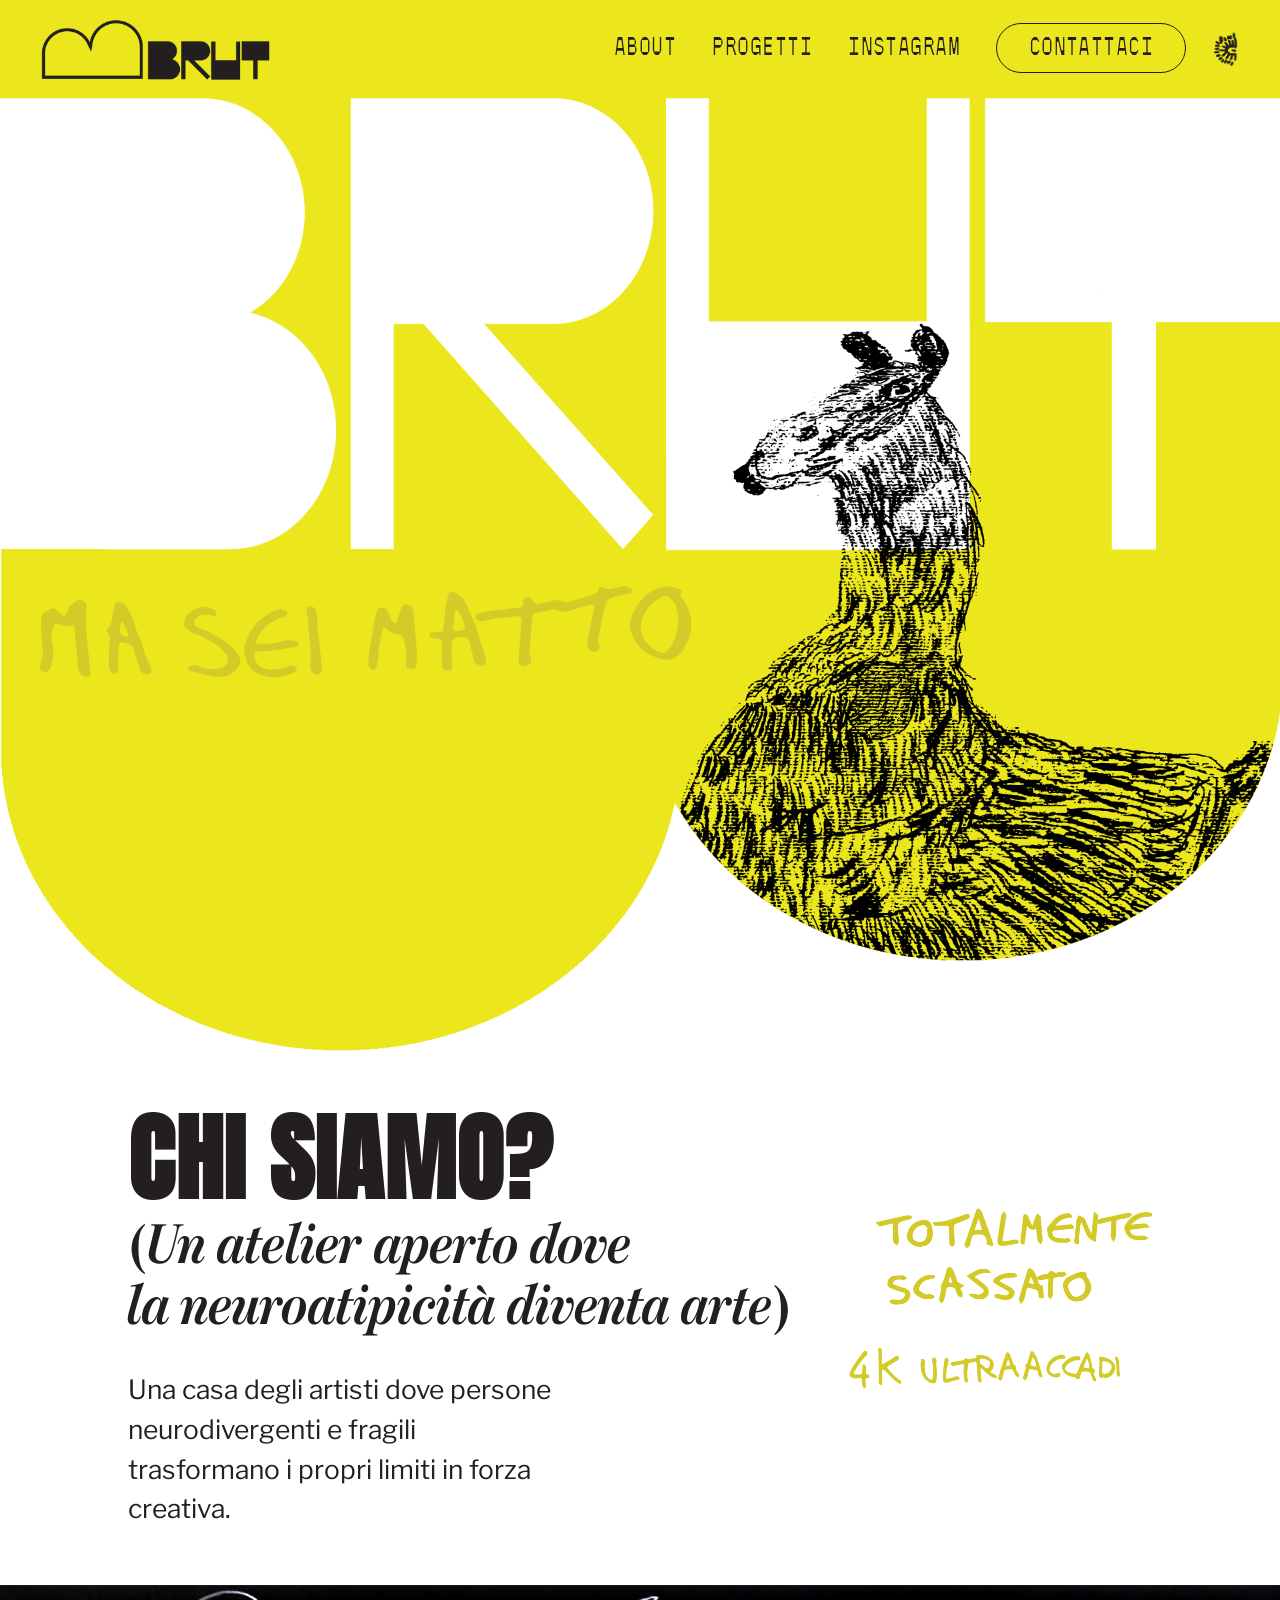
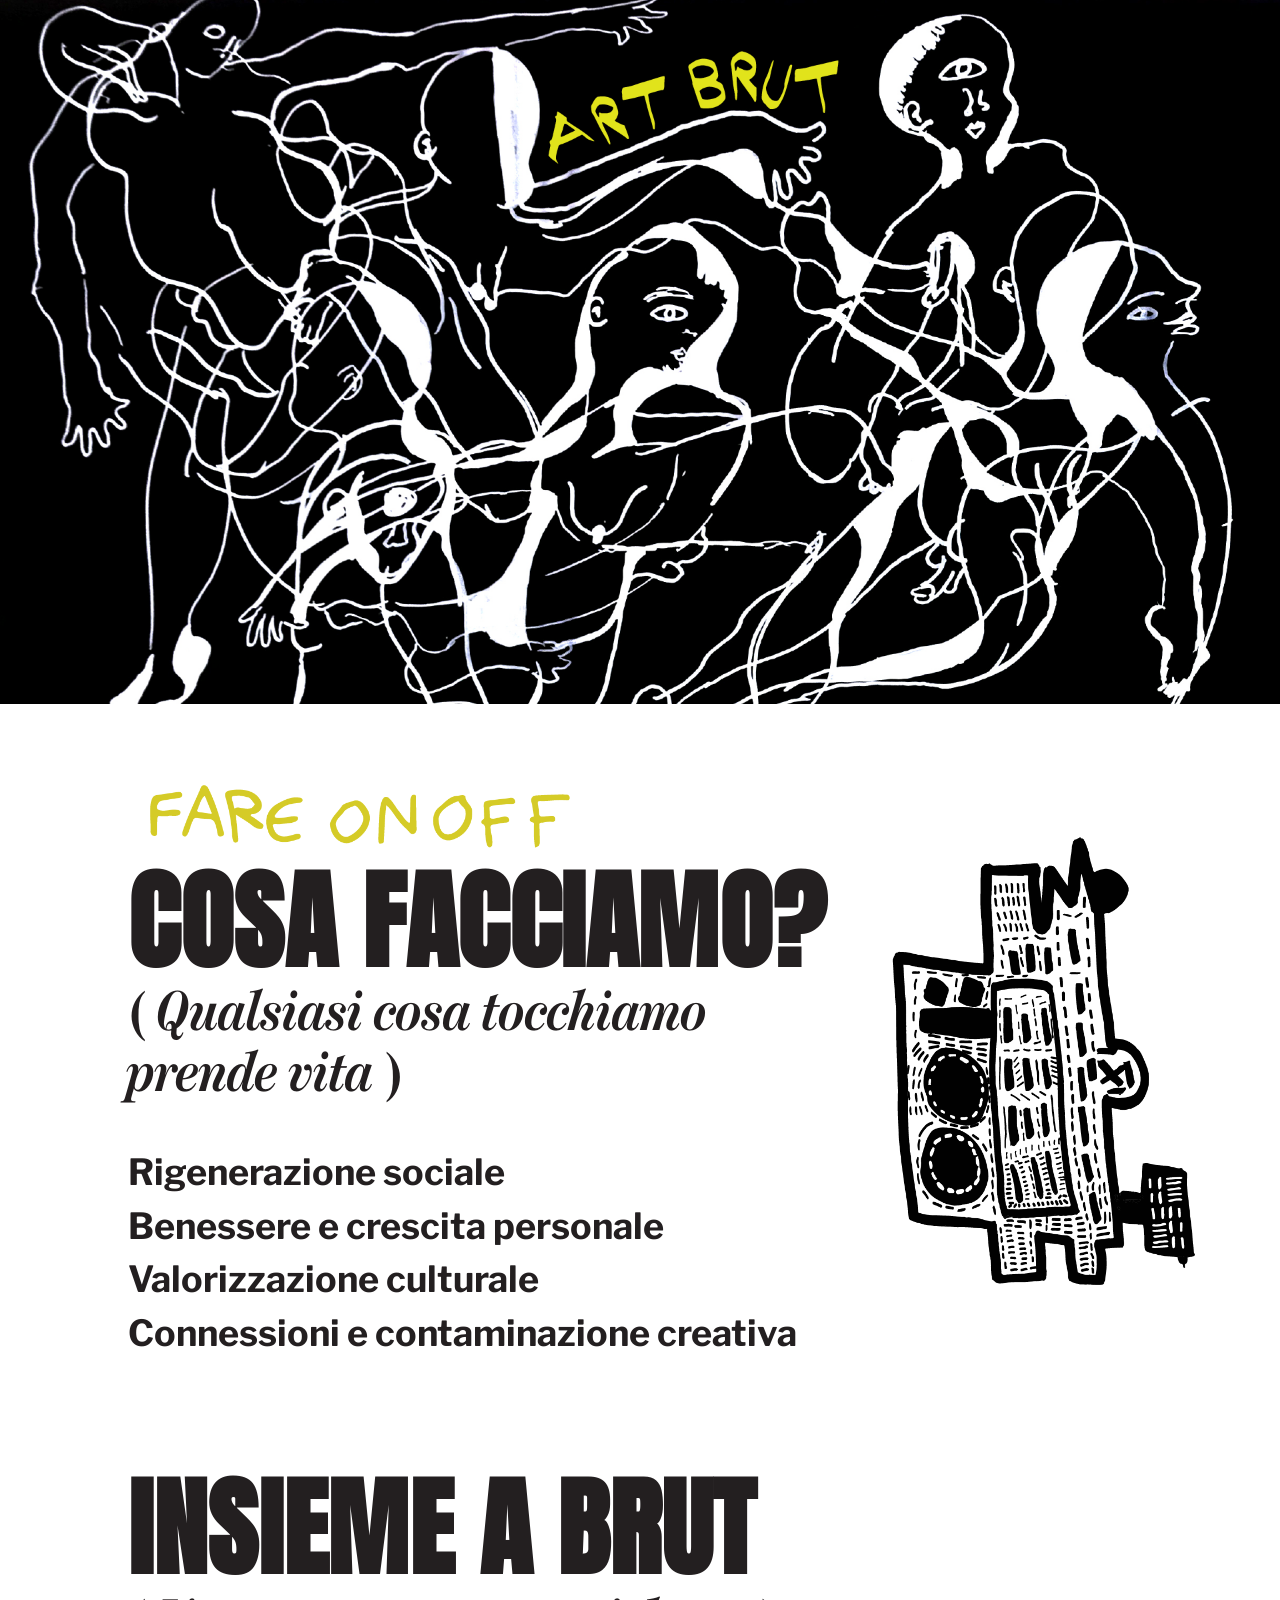
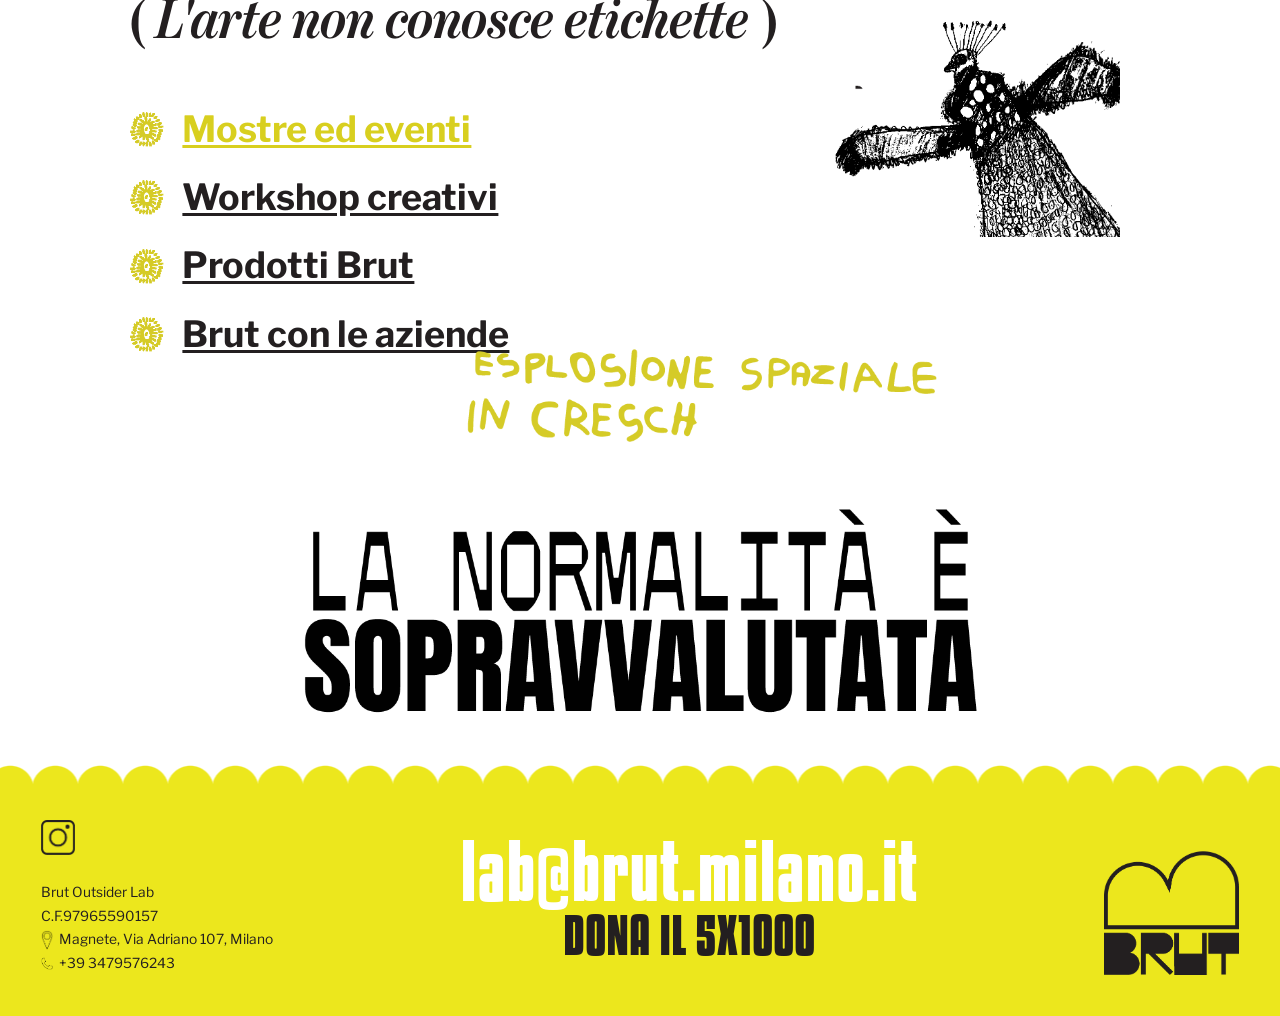
==== index.html @ 7a5e88b5 "Home: upright (roman) parentheses around italic subheads to match mockup Wrapped the ( ) in .paren s" ====
<!DOCTYPE html>
<html lang="it">
<head>
<meta charset="UTF-8">
<meta name="viewport" content="width=device-width, initial-scale=1.0">
<title>BRUT — Outsider Lab · La normalità è sopravvalutata</title>
<meta name="description" content="BRUT è un atelier aperto dove la neuroatipicità diventa arte. Una casa degli artisti dove persone neurodivergenti e fragili trasformano i propri limiti in forza creativa.">
<link rel="icon" href="favicon.ico" sizes="any">
<link rel="icon" type="image/png" sizes="32x32" href="favicon-32.png">
<link rel="icon" type="image/png" sizes="16x16" href="favicon-16.png">
<link rel="apple-touch-icon" href="apple-touch-icon.png">
<link rel="stylesheet" href="css/style.css">
<script>document.documentElement.classList.add('js')</script>
</head>
<body class="page-home">

<div data-include="header"></div>

<!-- ================= HERO ================= -->
<section class="hero hero--home">
  <div class="hero__art">
    <img src="assets/img/home_hero.png" alt="BRUT — ma sei matto" fetchpriority="high">
  </div>
</section>

<!-- ================= CHI SIAMO ================= -->
<section class="section chisiamo">
  <div class="container chisiamo__grid">
    <div class="chisiamo__text">
      <h2 class="heading">Chi siamo?</h2>
      <p class="subhead"><span class="paren">(</span>Un atelier aperto dove<br>la neuroatipicità diventa arte<span class="paren">)</span></p>
      <p class="lead">Una casa degli artisti dove persone neurodivergenti e fragili
         trasformano i propri limiti in forza creativa.</p>
    </div>
    <img class="note-totalmente" src="assets/img/HomePage__sito-07.png" alt="Totalmente scassato">
  </div>
</section>

<!-- ================= BANDA ART BRUT ================= -->
<section class="artband" aria-label="Art Brut">
  <img src="assets/img/HomePage__sito-21.png" alt="Art Brut">
</section>

<!-- ================= COSA FACCIAMO ================= -->
<section class="section cosa">
  <div class="container split split--center">
    <div>
      <span class="eyebrow-hand"><img src="assets/img/HomePage__sito-20.png" alt="Fare on/off"></span>
      <h2 class="heading">Cosa facciamo?</h2>
      <p class="subhead"><span class="paren">(</span> Qualsiasi cosa tocchiamo prende vita <span class="paren">)</span></p>
      <ul class="list-plain">
        <li>Rigenerazione sociale</li>
        <li>Benessere e crescita personale</li>
        <li>Valorizzazione culturale</li>
        <li>Connessioni e contaminazione creativa</li>
      </ul>
    </div>
    <div class="media-ink">
      <img src="assets/img/HomePage__sito-19.png" alt="">
    </div>
  </div>
</section>

<!-- ================= INSIEME A BRUT ================= -->
<section class="section insieme">
  <div class="container split split--center">
    <div>
      <h2 class="heading">Insieme a BRUT</h2>
      <p class="subhead"><span class="paren">(</span> L'arte non conosce etichette <span class="paren">)</span></p>
      <ul class="linklist">
        <li><span class="bullet"></span><a href="art-brut">Mostre ed eventi</a></li>
        <li><span class="bullet"></span><a href="art-brut">Workshop creativi</a></li>
        <li><span class="bullet"></span><a href="lavori">Prodotti Brut</a></li>
        <li><span class="bullet"></span><a href="aziende">Brut con le aziende</a></li>
      </ul>
    </div>
    <div class="media-ink insieme__media">
      <img class="peacock" src="assets/img/home_peacock.png" alt="">
      <img class="note-esplosione" src="assets/img/HomePage__sito-23.png" alt="Esplosione speciale in cresch">
    </div>
  </div>
</section>

<!-- ================= CLAIM PRE-FOOTER ================= -->
<section class="section claim claim--center">
  <div class="container">
    <img class="claim__img" src="assets/img/HomePage__sito-14.png" alt="La normalità è sopravvalutata">
  </div>
</section>

<div data-include="footer"></div>

<script src="js/lenis.min.js"></script>
<script src="js/main.js"></script>
</body>
</html>
---- css/style.css ----
/* ============================================================
   BRUT — Outsider Lab · static site
   Brand: yellow #ECE71D · ink #231F20 · white
   Layout proporzionale: 1rem = 16px @1920 → identico su ogni desktop.
   Nessun position:absolute. Overlap via CSS grid stacking.
   ============================================================ */

/* ---------- Fonts ---------- */
@font-face{font-family:"Anton";src:url("../assets/fonts/Anton-Regular.ttf") format("truetype");font-weight:400;font-style:normal;font-display:swap}
@font-face{font-family:"Kenyan Coffee";src:url("../assets/fonts/Kenyan_Coffee_Rg.otf") format("opentype");font-weight:400;font-style:normal;font-display:swap}
@font-face{font-family:"Kenyan Coffee";src:url("../assets/fonts/Kenyan_Coffee_Rg_It.otf") format("opentype");font-weight:400;font-style:italic;font-display:swap}
@font-face{font-family:"Kenyan Coffee";src:url("../assets/fonts/Kenyan_Coffee_Bd.otf") format("opentype");font-weight:700;font-style:normal;font-display:swap}
@font-face{font-family:"Kenyan Coffee";src:url("../assets/fonts/Kenyan_Coffee_Bd_It.otf") format("opentype");font-weight:700;font-style:italic;font-display:swap}
@font-face{font-family:"Libre Franklin";src:url("../assets/fonts/LibreFranklin-VariableFont_wght.ttf") format("truetype");font-weight:100 900;font-style:normal;font-display:swap}
@font-face{font-family:"Libre Franklin";src:url("../assets/fonts/LibreFranklin-Italic-VariableFont_wght.ttf") format("truetype");font-weight:100 900;font-style:italic;font-display:swap}
@font-face{font-family:"OT2049";src:url("../assets/fonts/OT2049-Regular.otf") format("opentype");font-weight:400;font-style:normal;font-display:swap}
@font-face{font-family:"OT2049";src:url("../assets/fonts/OT2049-Black.otf") format("opentype");font-weight:900;font-style:normal;font-display:swap}
@font-face{font-family:"OT2049";src:url("../assets/fonts/OT2049-Thin.otf") format("opentype");font-weight:200;font-style:normal;font-display:swap}
@font-face{font-family:"Moderno FB Cond";src:url("../assets/fonts/ModernoFBCond-Regular.otf") format("opentype");font-weight:400;font-style:normal;font-display:swap}
@font-face{font-family:"Moderno FB Cond";src:url("../assets/fonts/ModernoFBCond-Semibold.otf") format("opentype");font-weight:600;font-style:normal;font-display:swap}
@font-face{font-family:"Moderno FB Cond";src:url("../assets/fonts/ModernoFBCond-Bold.otf") format("opentype");font-weight:700;font-style:normal;font-display:swap}
@font-face{font-family:"Moderno FB Cond";src:url("../assets/fonts/ModernoFBCond-BoldItalic.otf") format("opentype");font-weight:700;font-style:italic;font-display:swap}

/* ---------- Proportional root ----------
   1rem scales with viewport width so the WHOLE desktop layout is a
   proportional copy of the 1920px design at any width (identical look). */
html{
  /* proporzionale tra ~1440 e 1920, poi bloccato: il design "congela" a 1920
     e su schermi più grandi resta crisp e centrato (vedi --page-max). */
  font-size:clamp(12px, calc(100vw / 120), 16px);
  scroll-behavior:smooth;
  -webkit-text-size-adjust:100%;
  background:#fff;
}

/* ---------- Tokens ---------- */
:root{
  --yellow:#ECE71D;
  --ink:#231F20;
  --white:#fff;
  --page-max:1920px;       /* il contenuto/le immagini non superano 1920, centrati */
  --pad:3.4rem;            /* ~54px: margine header/footer */
  --f-display:"Kenyan Coffee","Anton",sans-serif;
  --f-head:"Anton",sans-serif;
  --f-nav:"OT2049","Libre Franklin",monospace;
  --f-serif:"Moderno FB Cond",Georgia,serif;
  --f-body:"Libre Franklin",system-ui,sans-serif;
}

/* ---------- Reset ---------- */
*,*::before,*::after{box-sizing:border-box;margin:0;padding:0}
body{font-family:var(--f-body);color:var(--ink);background:var(--white);line-height:1.45;overflow-x:hidden}
img{display:block;max-width:100%;height:auto}
a{color:inherit;text-decoration:none}
ul{list-style:none}

.container{max-width:var(--page-max);margin-inline:auto;padding-inline:var(--pad);width:100%}
.section > .container{padding-inline:10.7rem}

/* ---------- Header (global, single style, sticky) ---------- */
.site-header{position:sticky;top:0;z-index:30;background:var(--yellow)}
.site-header .container{display:flex;align-items:center;justify-content:flex-start;padding-top:1rem;padding-bottom:1rem;gap:1.8rem}
.logo img{height:3.375rem;width:auto}
.main-nav{display:flex;align-items:center;gap:2.2rem;margin-left:auto}
.main-nav a{font-family:var(--f-nav);font-weight:400;text-transform:uppercase;letter-spacing:.02em;font-size:1.5rem}
.main-nav a:hover,.main-nav a[aria-current=page]{opacity:.55}
.btn-pill{border:.16rem solid var(--ink);border-radius:999px;padding:.5em 1.3em;line-height:1}
.btn-pill:hover{background:var(--ink);color:var(--yellow);opacity:1}
.menu-toggle{background:none;border:0;cursor:pointer;display:none;align-items:center}
.menu-toggle img{height:3rem;width:auto}

/* mobile dropdown nav */
.mobile-nav{background:var(--ink);color:var(--yellow);flex-direction:column;gap:2px;padding:.6rem var(--pad) 1.4rem;display:none}
.mobile-nav:not([hidden]){display:flex}
.mobile-nav a{font-family:var(--f-nav);font-weight:400;text-transform:uppercase;font-size:1.5rem;padding:.5rem 0;border-bottom:1px solid rgba(236,231,29,.25)}

/* ---------- Hero (composed image) ---------- */
.hero--home{background:var(--yellow)}
.hero--aziende{background:linear-gradient(to bottom,var(--yellow) 0 58%,#fff 58% 100%)}
.hero__art img{width:100%;max-width:var(--page-max);margin-inline:auto;display:block}
.hero-banner img{width:100%;max-width:var(--page-max);margin-inline:auto;display:block}
.full-photo img{width:100%;max-width:var(--page-max);margin-inline:auto;display:block}
.hero-photo img{width:100%;height:auto}

/* ---------- Generic section ---------- */
.section{padding-block:7.5rem;position:relative}
.eyebrow-hand img{width:30rem;margin-bottom:1rem}

.heading{font-family:var(--f-head);font-weight:700;text-transform:uppercase;font-size:8rem;line-height:.92;letter-spacing:.005em}
.subhead{font-family:var(--f-serif);font-weight:700;font-style:italic;font-size:2.9rem;line-height:1.1;margin-top:.3em}
.subhead .paren{font-style:normal}
.lead{font-size:2.2rem;line-height:1.5;max-width:36ch;margin-top:1.1em;font-weight:400}
.list-plain{margin-top:1.2em;font-size:1.95rem}
.list-plain li{margin-bottom:.35em;font-weight:500}

.split{display:grid;grid-template-columns:1.1fr .9fr;gap:4.375rem;align-items:center}
.media-ink img{width:100%}

/* hand-drawn yellow notes — IN FLOW (no absolute) */
.note-hand{display:block}

/* ---------- "Chi siamo" (text | note) ---------- */
.chisiamo__grid{display:grid;grid-template-columns:1fr auto;gap:3rem;align-items:start}
.note-totalmente{width:23.75rem;justify-self:end}

/* ---------- black art band ---------- */
.artband{background:var(--ink);line-height:0}
.artband img{width:100%;max-width:var(--page-max);margin-inline:auto}

/* ---------- Insieme (links) ---------- */
.linklist{margin-top:1.3em;font-size:2.1rem}
.linklist li{display:flex;align-items:center;gap:.5em;margin-bottom:.45em}
.linklist a{font-weight:700;text-decoration:underline;text-underline-offset:3px}
.linklist a:hover{color:#9c9a13}
.bullet{width:1em;height:1em;border:none;border-radius:0;flex:0 0 auto;background:url("../assets/img/bullet_flower.png") center/contain no-repeat;align-self:center}
.insieme .split--center{position:relative}
.insieme__media{display:block}
.insieme__media .peacock{width:100%;max-width:52rem;margin-left:auto;display:block}
.insieme__media .note-esplosione{position:absolute;left:35%;top:37rem;width:42rem;margin:0;z-index:2}

/* ---------- claim ---------- */
.claim--yellow{background:var(--yellow);position:relative;margin-top:2.1rem}
.claim--yellow::before{content:"";position:absolute;top:-1.9rem;left:0;right:0;height:2.1rem;background:radial-gradient(circle at 1.9rem 2.1rem, var(--yellow) 1.9rem, transparent 2rem);background-size:3.75rem 2.1rem;background-repeat:repeat-x;background-position:center top}
.claim{padding-block:4.375rem}
.claim .split{grid-template-columns:1.55fr .5fr;align-items:center}
.claim__img{width:100%;max-width:68rem}
.claim--center{text-align:center}
.claim--center .claim__img{margin-inline:auto;width:68rem;max-width:100%}

/* ---------- Aziende bottom: photo (inset) + claim on yellow ---------- */
.bottom-yellow{background:var(--yellow);padding-block:3.5rem 1.8rem;position:relative}
.bottom-yellow > .container{padding-inline:10.7rem}
.az-photo{width:100%;display:block}
.bottom-claim{display:block;margin:4rem auto 0;width:68rem;max-width:100%}
.bottom-yellow::after{content:"";position:absolute;left:0;right:0;bottom:-1px;height:2.6rem;background:radial-gradient(circle at 2.3rem 0, #fff 2.3rem, transparent 2.4rem);background-size:4.6rem 2.6rem;background-repeat:repeat-x;background-position:center bottom}

/* Aziende: header + footer WHITE (page-specific) */
body.footer-light .site-footer{padding-block:4.6rem 5.4rem}
body.footer-light .footer-email{font-size:6.6rem;letter-spacing:.01em}
body.footer-light .footer-info{font-size:1.3rem}
body.footer-light .site-header{background:#fff}
body.footer-light .site-footer{background:#fff}
body.footer-light .site-footer::before{display:none}
body.footer-light .footer-email{color:var(--yellow)}
body.footer-light .footer-dona,
body.footer-light .footer-info{color:var(--ink)}
body.footer-light .footer-email{display:block;text-align:center}
body.footer-light .footer-dona{text-align:center}
body.footer-light .footer-logo{align-self:end}

/* ---------- Art Brut page extras ---------- */
.outsider__row{display:flex;align-items:flex-start;gap:3rem}
.vert-milano{width:4.375rem;flex:0 0 auto;margin-top:2rem}
.outsider__row .split{flex:1;grid-template-columns:1fr 1fr;align-items:center}
/* the face illustration is large and bleeds to the page edge (like the mockup) */
.outsider .media-ink{margin-right:-10.7rem}
.outsider .media-ink img{width:100%}
.note-falsificato{width:40rem;margin-top:2.5rem}
.note-infotac{width:20rem;margin-bottom:1.2rem}
.cta-line{display:flex;align-items:center;gap:1.1rem;margin-top:1.3em;flex-wrap:wrap}
.link-u{font-family:var(--f-body);font-weight:400;font-size:2.1rem;text-decoration:underline;text-underline-offset:4px}
.link-u:hover{color:#9c9a13}
.cta-line .arrow{width:7.5rem}

/* ---------- Lavori showcase ---------- */
.showcase__grid{display:grid;grid-template-columns:1fr 1fr;gap:3.5rem;margin-top:2rem}
.showcase__label{font-family:var(--f-display);font-weight:700;color:var(--yellow);font-size:5.5rem;line-height:1;margin-bottom:.25em;-webkit-text-stroke:1px #d6d200}
.product img{width:100%;height:auto}

/* ---------- Aziende lists ---------- */
.note-maseimatto{width:18.75rem;margin:.4rem 0 1.1rem}
.services-sec{padding-block:0 4rem;margin-top:-4.5rem}
.services-sec > .container{padding-inline:10.7rem 3.4rem}
.services-list{font-family:var(--f-display);font-weight:700;color:#d8cf1f;font-size:8rem;line-height:1.1;-webkit-text-stroke:1px #cbc11c;white-space:nowrap}
.services-list li{text-transform:uppercase}
.perche .subhead{margin-bottom:.5em;font-size:4.4rem;line-height:1.1}
.yellow-list{color:#d8cf1f;font-weight:700;font-size:3.6rem;line-height:1.4;margin-top:.5em;-webkit-text-stroke:.5px #cbc11c}

/* ---------- Footer ---------- */
.site-footer{background:var(--yellow);position:relative;padding-block:2.9rem 3.4rem;margin-top:0}
.site-footer::before{
  content:"";position:absolute;top:-1.8rem;left:0;right:0;height:2.1rem;
  background:radial-gradient(circle at 1.9rem 2.1rem, var(--yellow) 1.9rem, transparent 2rem);
  background-size:3.75rem 2.1rem;background-repeat:repeat-x;background-position:center top;
}
.footer-grid{display:grid;grid-template-columns:auto 1fr auto;gap:3.75rem;align-items:stretch}
.footer-left{display:flex;flex-direction:column;gap:1.6rem}
.footer-ig img{width:2.875rem}
.footer-center{align-self:center;text-align:center}
.footer-email{font-family:var(--f-display);font-weight:700;color:var(--white);font-size:6.4rem;line-height:.95}
.footer-dona{font-family:var(--f-display);font-weight:700;color:var(--ink);font-size:4.2rem;line-height:1;margin-top:.05em}
.footer-info{font-size:1.15rem;line-height:1.7;margin-top:.6rem}
.footer-info .row{display:flex;align-items:center;gap:.5rem}
.footer-info .row img{width:1rem}
.footer-logo{align-self:end}
.footer-logo img{width:11.25rem}

/* ---------- Scroll reveal ---------- */
:target{scroll-margin-top:5.6rem}
@media (prefers-reduced-motion:reduce){html{scroll-behavior:auto}}
@media (prefers-reduced-motion:no-preference){
  .js .section,.js .artband,.js .full-photo:not(.hero-photo){
    opacity:0;transform:translateY(2rem);
    transition:opacity .7s ease, transform .7s cubic-bezier(.2,.7,.2,1);
  }
  .js .is-visible,
  .js .full-photo.is-visible:not(.hero-photo){opacity:1;transform:none}
}

/* ============================================================
   MOBILE / TABLET (≤1024px): layout fisso e stack, fuori dal
   sistema proporzionale desktop.
   ============================================================ */
@media (max-width:1024px){
  html{font-size:16px}
  :root{--pad:20px}
  .container{padding-inline:20px}
  .section > .container{padding-inline:20px}
  .falsificato-wrap{padding-inline:20px}
  .section{padding-block:3.2rem}
  .menu-toggle{display:inline-flex}
  .main-nav{display:none}
  .split,.chisiamo__grid,.showcase__grid,.claim .split{grid-template-columns:1fr;gap:1.6rem}
  .chisiamo__grid{justify-items:start}
  .claim .media-ink{display:none}
  .outsider__row{flex-direction:column;gap:1.2rem}
  .outsider__row .split{grid-template-columns:1fr}
  .outsider .media-ink{margin-right:0}
  .bottom-yellow > .container{padding-inline:20px}
  .services-list{font-size:2.4rem}
  .yellow-list{font-size:1.25rem}
  .media-ink{order:-1}
  .media-ink img{max-width:520px}
  .note-totalmente{justify-self:start;width:min(60%,300px)}
  .insieme__media .note-esplosione{position:static;left:auto;top:auto;margin-top:1rem}
  .note-falsificato,.note-esplosione,.note-infotac,.note-maseimatto,.eyebrow-hand img{width:min(80%,360px)}
  .footer-grid{grid-template-columns:auto 1fr;gap:1.2rem 1.4rem}
  .footer-logo{grid-column:1 / -1}
  .heading{font-size:2.6rem}
  .subhead{font-size:1.4rem}
  .lead,.list-plain{font-size:1.05rem}
  .linklist{font-size:1.2rem}
  .footer-email{font-size:2.1rem}
  .footer-dona{font-size:1.5rem}
  .services-list{font-size:2.1rem}
  .yellow-list{font-size:1.05rem}
  .link-u{font-size:1.3rem}
  .cta-line .arrow{width:64px}
  .claim__img,.claim--center .claim__img{width:100%}
  .vert-milano{display:none}
}
@media (max-width:560px){
  .heading{font-size:2.1rem}
  .footer-grid{grid-template-columns:1fr}
  .media-ink img{max-width:100%}
}

.falsificato-wrap{padding-inline:10.7rem;margin-top:1rem}
.falsificato-wrap .note-falsificato{width:46rem;margin:0}

/* ---------- Lenis smooth scroll ---------- */
html.lenis,html.lenis body{height:auto}
.lenis.lenis-smooth{scroll-behavior:auto!important}
.lenis.lenis-smooth [data-lenis-prevent]{overscroll-behavior:contain}
.lenis.lenis-stopped{overflow:hidden}

/* ============================================================
   QA refinements (pixel-QA driven) — DESKTOP only (>=1025px)
   ============================================================ */
@media (min-width:1025px){
  /* Header slightly larger (all pages) */
  .main-nav a{font-size:2rem}
  .main-nav{gap:3rem}
  .logo img{height:5.25rem}
  .site-header .container{padding-top:1.4rem;padding-bottom:1.4rem;gap:2.4rem}
  .menu-toggle{display:inline-flex;pointer-events:none}
  .menu-toggle img{height:3.4rem}

  /* Parenthetical subheads: bigger serif (Home) */
  .subhead{font-size:4.6rem}
  .claim--center .claim__img{width:58rem}
  .note-totalmente{margin-top:6rem;width:26rem}
  .eyebrow-hand img{width:38rem;margin-bottom:1.4rem}

  /* ---- HOME ---- */
  .list-plain{font-size:3rem;line-height:1.14}
  .linklist{font-size:3rem}
  .cosa .heading,.insieme .heading{font-size:9rem;white-space:nowrap}
  .cosa .media-ink{margin-right:-7rem}
  .cosa .media-ink img{width:auto;max-height:44rem;margin-left:auto;display:block}
  .insieme .subhead{white-space:nowrap}
  .insieme .linklist li:first-child a{color:#d8cf1f}
  .list-plain li{font-weight:700}
  body.page-home .section{padding-block:4.7rem}
  body.page-home .chisiamo .lead{max-width:36rem}

  /* ---- ART BRUT ---- */
  .giraffe-media{margin-left:-10.7rem}
  .giraffe-media img{max-width:none;width:54rem;margin-right:auto}
  .brut-mark{width:15rem;display:block;margin-bottom:1rem}
  .outsider .media-ink{margin-right:-6rem;overflow:visible}
  .outsider .media-ink img{width:auto;max-height:62rem;margin-left:auto}
  .brut-mark{width:21rem}
  .note-infotac{width:30rem;margin-bottom:-1rem;margin-left:8rem}
  .note-falsificato{width:54rem;margin-left:-10rem}
  body.page-artbrut .full-photo img{max-width:1442px}
  body.page-artbrut .section{padding-block:11rem}

  /* ---- LAVORI: showcase full-bleed + overlaid labels ---- */
  .showcase > .container{max-width:none;padding-inline:0}
  .showcase__grid{grid-template-columns:1fr 1fr;gap:0;margin-top:0}
  .product{position:relative;overflow:hidden}
  .product img{width:100%;height:auto;display:block}
  .showcase__label{position:absolute;text-transform:uppercase;font-size:6rem;margin:0;color:#ECE71D;-webkit-text-stroke:1px #cbc11c;z-index:2}
  .product:nth-child(1) .showcase__label{top:.12em;left:.34em}
  .product:nth-child(2) .showcase__label{bottom:.04em;right:.34em}
  body.page-lavori .split--center{grid-template-columns:1fr .9fr;align-items:start}
  body.page-lavori .media-ink{margin-right:-10.7rem;margin-bottom:-9rem}
  body.page-lavori .media-ink img{width:auto;max-width:none;max-height:58rem;margin-left:auto}
  body.page-lavori .lead{max-width:44rem}
  body.page-lavori .heading{font-size:9rem;white-space:nowrap}
  body.page-lavori .section{padding-block:9rem}
  body.page-lavori .claim--center .claim__img{width:65rem}
  body.page-lavori .falsificato-wrap{position:relative;z-index:2;margin-bottom:-5rem}
  body.page-lavori .falsificato-wrap .note-falsificato{width:64rem;margin-top:2rem}

  /* ---- AZIENDE ---- */
  .perche .heading{font-size:9.5rem}
  .perche .cta-line .link-u{font-size:2.6rem;font-family:Arial,Helvetica,sans-serif;font-weight:400;text-transform:none;letter-spacing:normal}
  .perche .cta-line .arrow{width:14rem}
  body.footer-light .services-list{line-height:1.08;font-size:7.2rem}
  body.footer-light .bottom-yellow{padding-block:4.5rem 3rem}
}
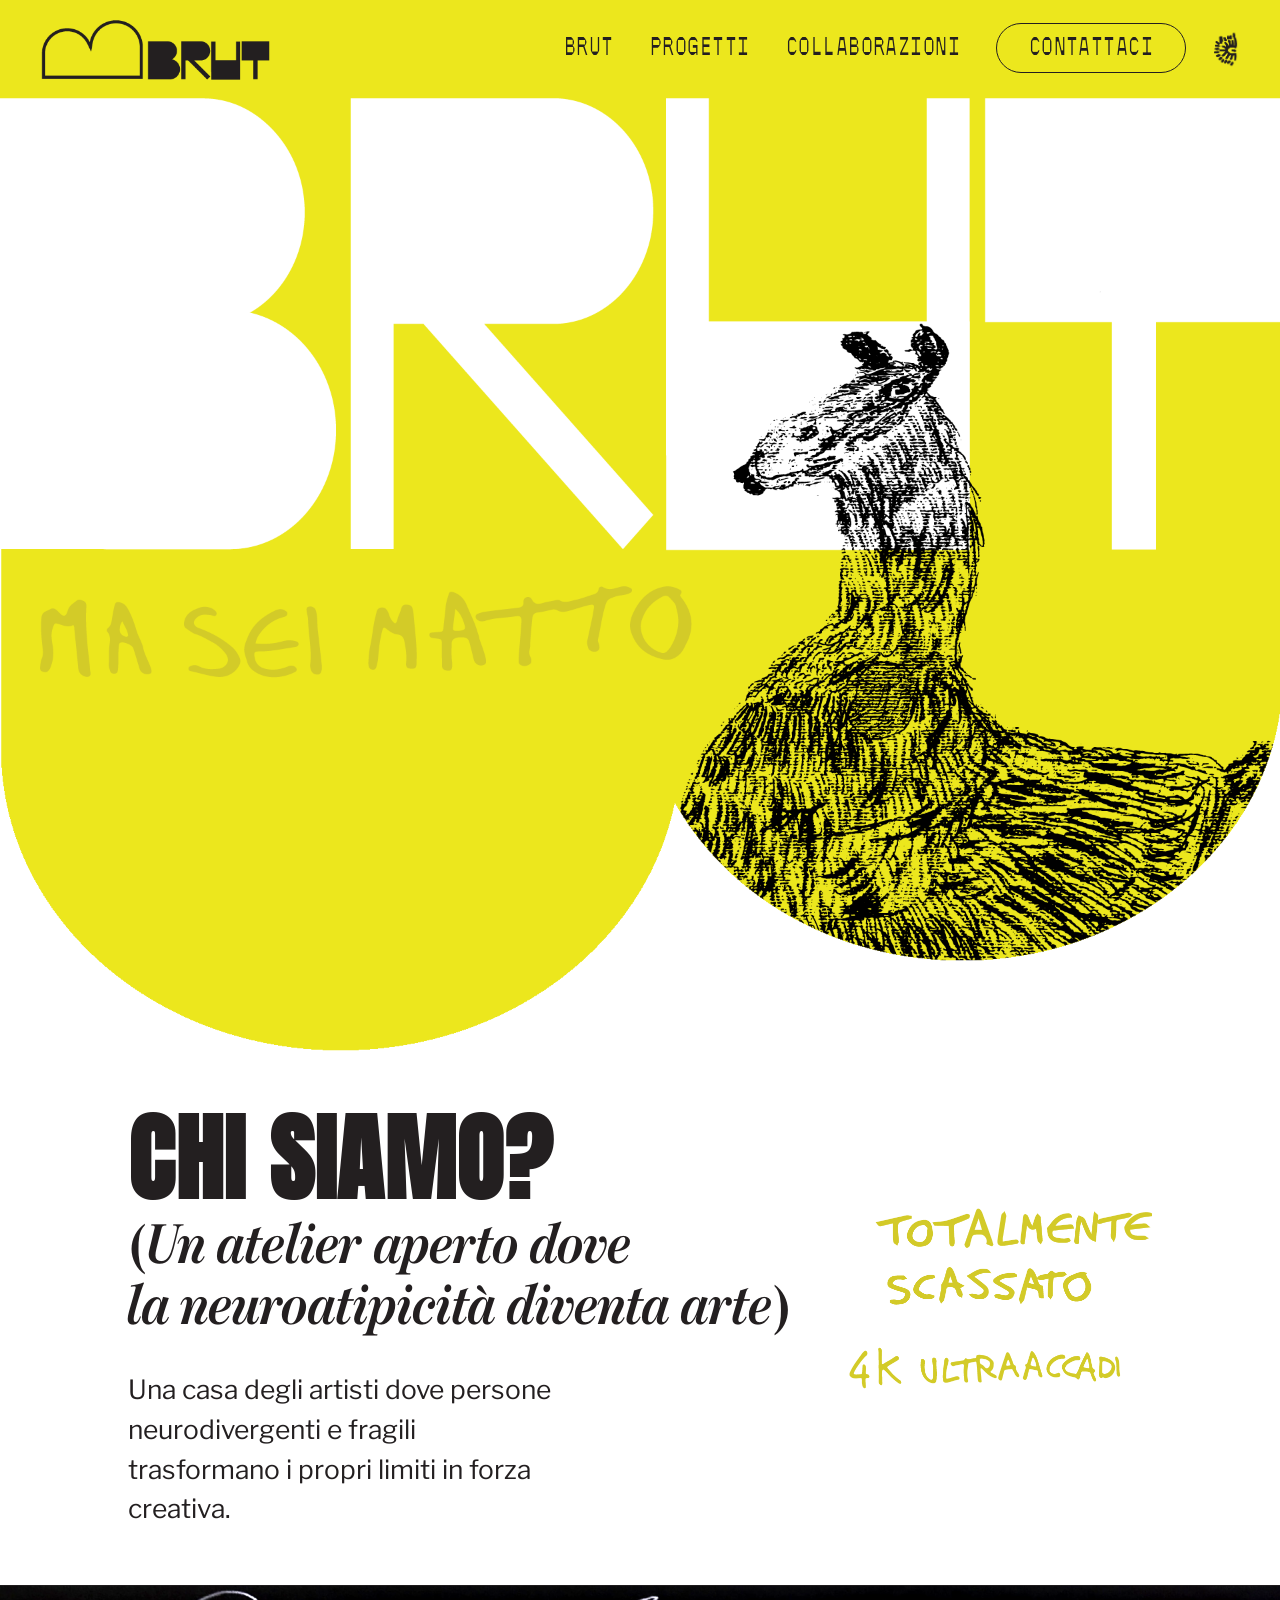
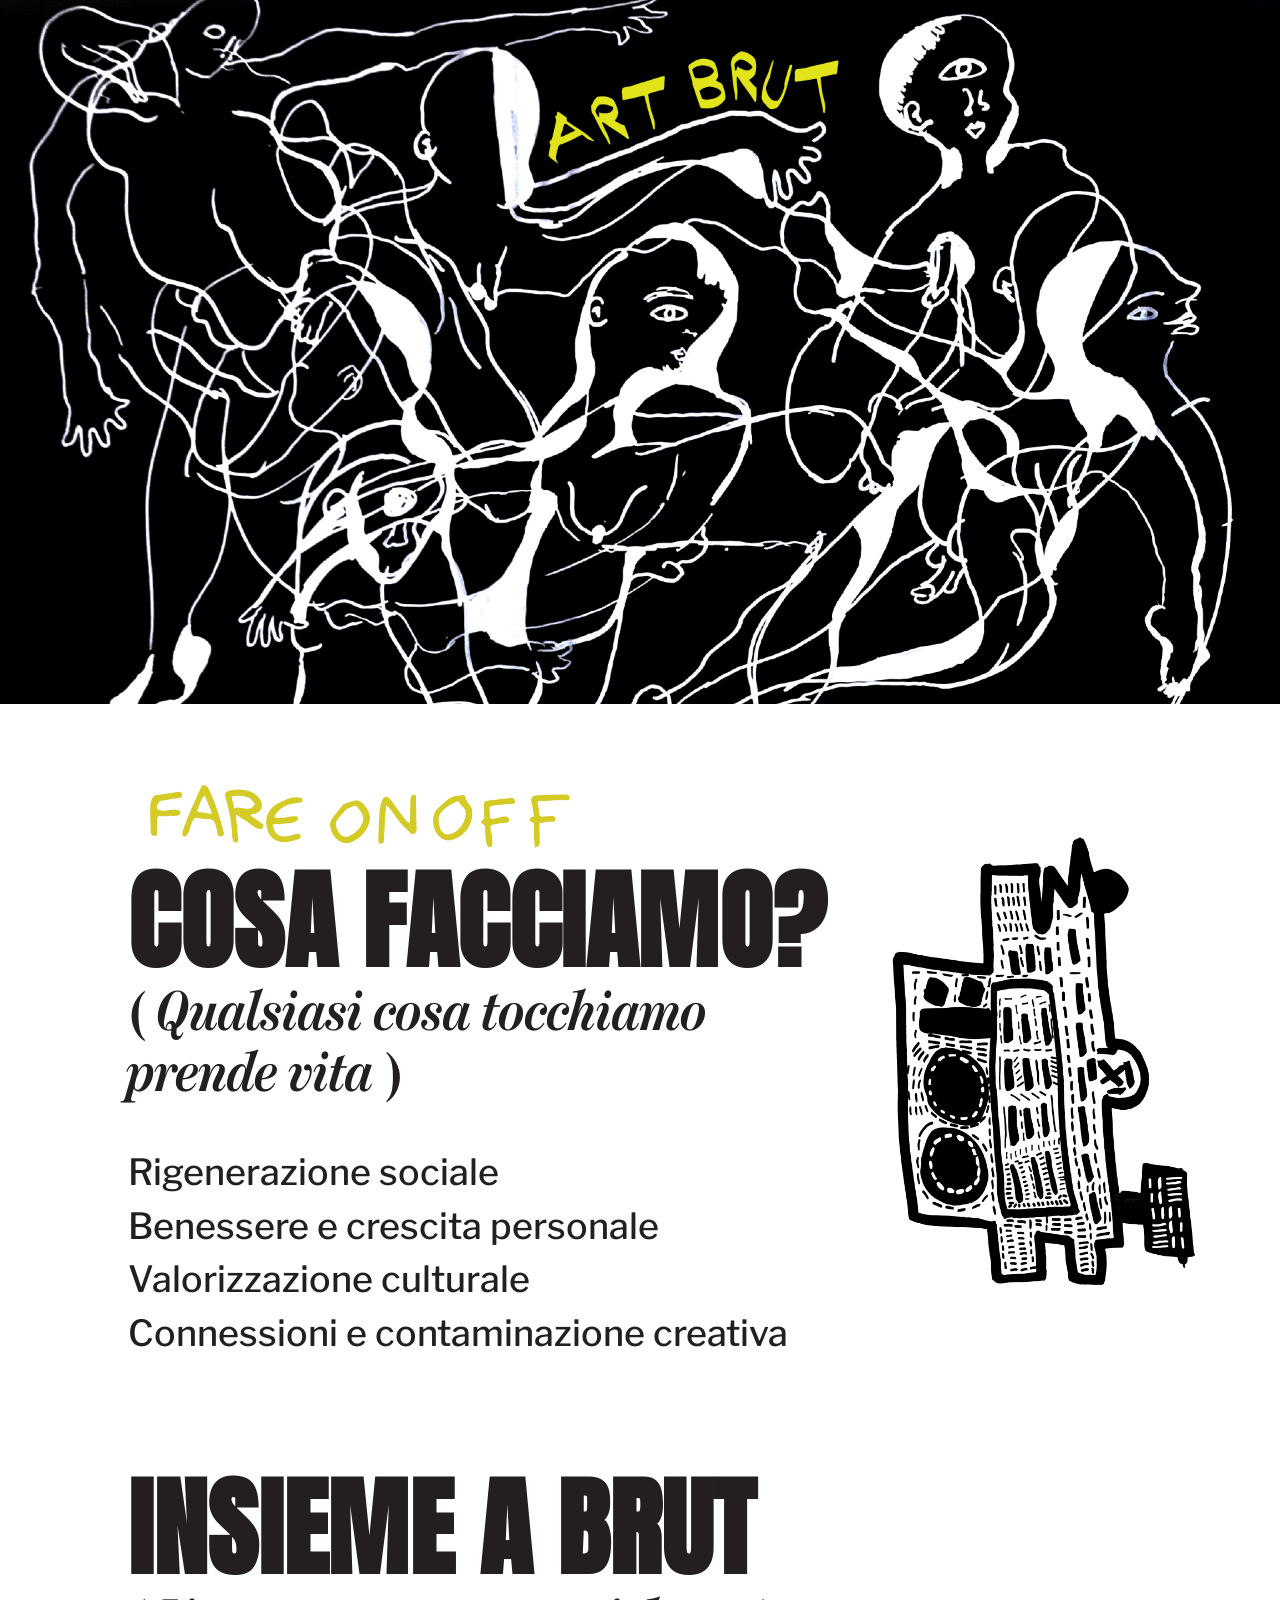
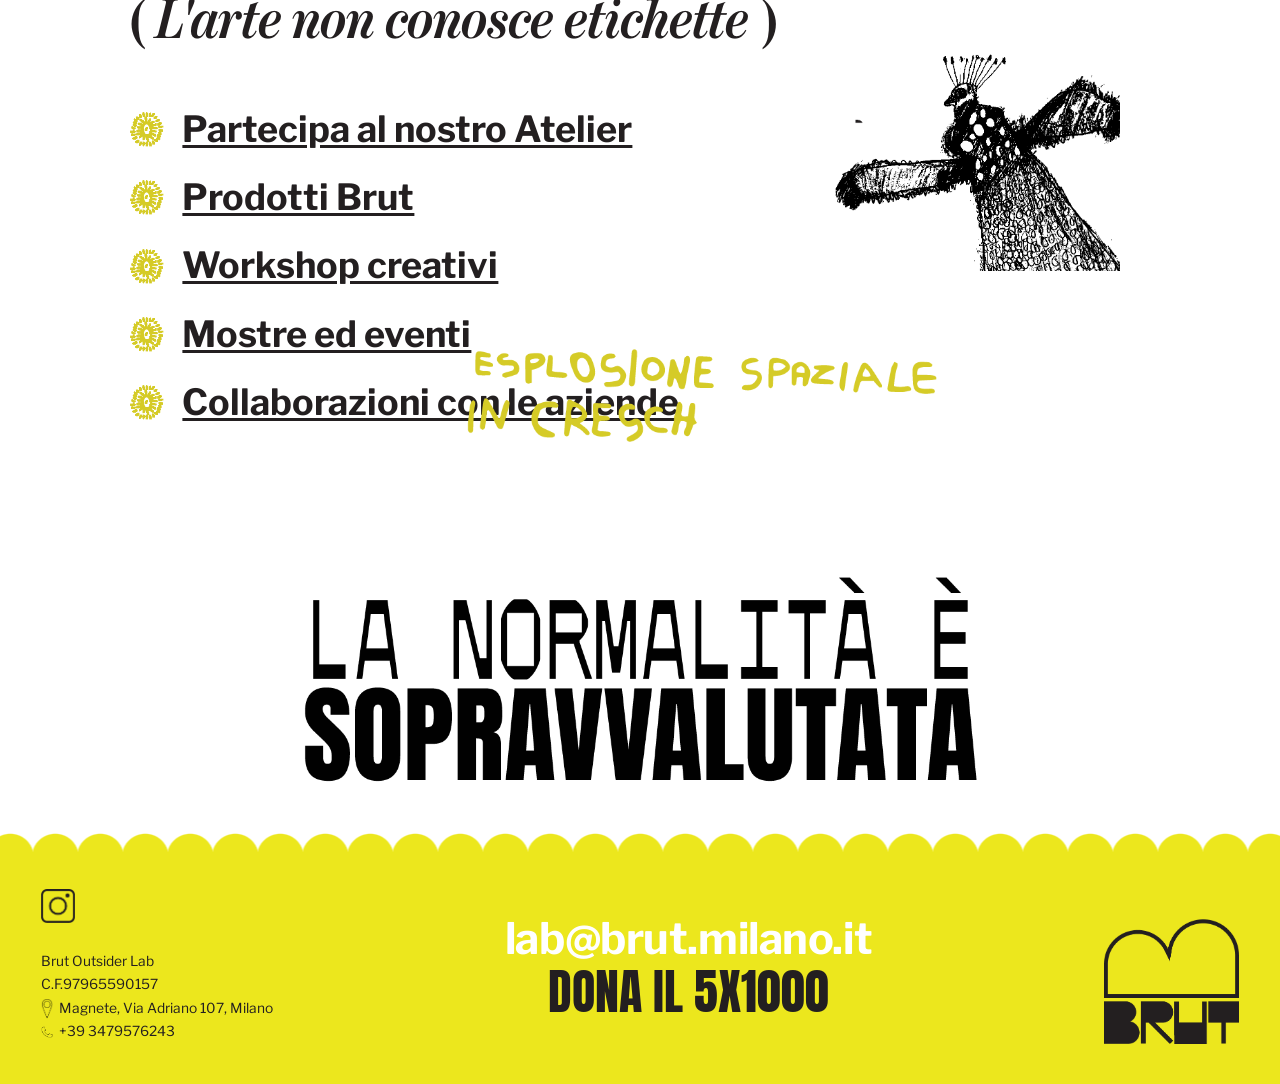
==== commit 15590905: "Client revisions batch 1 (code-only): menu, fonts, outline, list order - Header: ABOUT -> BRUT, INST" ====
--- a/index.html
+++ b/index.html
@@ -68,10 +68,11 @@
       <h2 class="heading">Insieme a BRUT</h2>
       <p class="subhead"><span class="paren">(</span> L'arte non conosce etichette <span class="paren">)</span></p>
       <ul class="linklist">
-        <li><span class="bullet"></span><a href="art-brut">Mostre ed eventi</a></li>
-        <li><span class="bullet"></span><a href="art-brut">Workshop creativi</a></li>
+        <li><span class="bullet"></span><a>Partecipa al nostro Atelier</a></li>
         <li><span class="bullet"></span><a href="lavori">Prodotti Brut</a></li>
-        <li><span class="bullet"></span><a href="aziende">Brut con le aziende</a></li>
+        <li><span class="bullet"></span><a>Workshop creativi</a></li>
+        <li><span class="bullet"></span><a>Mostre ed eventi</a></li>
+        <li><span class="bullet"></span><a href="aziende">Collaborazioni con le aziende</a></li>
       </ul>
     </div>
     <div class="media-ink insieme__media">
--- a/css/style.css
+++ b/css/style.css
@@ -136,7 +136,7 @@
 
 /* Aziende: header + footer WHITE (page-specific) */
 body.footer-light .site-footer{padding-block:4.6rem 5.4rem}
-body.footer-light .footer-email{font-size:6.6rem;letter-spacing:.01em}
+body.footer-light .footer-email{font-size:3.6rem}
 body.footer-light .footer-info{font-size:1.3rem}
 body.footer-light .site-header{background:#fff}
 body.footer-light .site-footer{background:#fff}
@@ -171,10 +171,10 @@
 .note-maseimatto{width:18.75rem;margin:.4rem 0 1.1rem}
 .services-sec{padding-block:0 4rem;margin-top:-4.5rem}
 .services-sec > .container{padding-inline:10.7rem 3.4rem}
-.services-list{font-family:var(--f-display);font-weight:700;color:#d8cf1f;font-size:8rem;line-height:1.1;-webkit-text-stroke:1px #cbc11c;white-space:nowrap}
+.services-list{font-family:var(--f-display);font-weight:400;color:#d8cf1f;font-size:8rem;line-height:1.1;white-space:nowrap}
 .services-list li{text-transform:uppercase}
 .perche .subhead{margin-bottom:.5em;font-size:4.4rem;line-height:1.1}
-.yellow-list{color:#d8cf1f;font-weight:700;font-size:3.6rem;line-height:1.4;margin-top:.5em;-webkit-text-stroke:.5px #cbc11c}
+.yellow-list{color:#d8cf1f;font-weight:400;font-size:3.6rem;line-height:1.4;margin-top:.5em}
 
 /* ---------- Footer ---------- */
 .site-footer{background:var(--yellow);position:relative;padding-block:2.9rem 3.4rem;margin-top:0}
@@ -187,8 +187,8 @@
 .footer-left{display:flex;flex-direction:column;gap:1.6rem}
 .footer-ig img{width:2.875rem}
 .footer-center{align-self:center;text-align:center}
-.footer-email{font-family:var(--f-display);font-weight:700;color:var(--white);font-size:6.4rem;line-height:.95}
-.footer-dona{font-family:var(--f-display);font-weight:700;color:var(--ink);font-size:4.2rem;line-height:1;margin-top:.05em}
+.footer-email{font-family:var(--f-body);font-weight:700;color:var(--white);font-size:3.6rem;line-height:1.05;letter-spacing:-.01em}
+.footer-dona{font-family:"Anton",sans-serif;font-weight:400;color:var(--ink);font-size:4rem;line-height:1;margin-top:.15em}
 .footer-info{font-size:1.15rem;line-height:1.7;margin-top:.6rem}
 .footer-info .row{display:flex;align-items:center;gap:.5rem}
 .footer-info .row img{width:1rem}
@@ -207,6 +207,10 @@
   .js .full-photo.is-visible:not(.hero-photo){opacity:1;transform:none}
 }
 
+/* falsificato note wrapper (desktop base; mobile overridden below) */
+.falsificato-wrap{padding-inline:10.7rem;margin-top:1rem}
+.falsificato-wrap .note-falsificato{width:46rem;margin:0}
+
 /* ============================================================
    MOBILE / TABLET (≤1024px): layout fisso e stack, fuori dal
    sistema proporzionale desktop.
@@ -216,47 +220,56 @@
   :root{--pad:20px}
   .container{padding-inline:20px}
   .section > .container{padding-inline:20px}
-  .falsificato-wrap{padding-inline:20px}
+  .falsificato-wrap{padding-inline:20px;margin-top:0}
   .section{padding-block:3.2rem}
   .menu-toggle{display:inline-flex}
   .main-nav{display:none}
-  .split,.chisiamo__grid,.showcase__grid,.claim .split{grid-template-columns:1fr;gap:1.6rem}
+  .split,.chisiamo__grid,.showcase__grid,.claim .split{grid-template-columns:1fr;gap:1.4rem}
   .chisiamo__grid{justify-items:start}
   .claim .media-ink{display:none}
   .outsider__row{flex-direction:column;gap:1.2rem}
-  .outsider__row .split{grid-template-columns:1fr}
+  .outsider__row .split{grid-template-columns:1fr;gap:1.4rem}
   .outsider .media-ink{margin-right:0}
   .bottom-yellow > .container{padding-inline:20px}
-  .services-list{font-size:2.4rem}
   .yellow-list{font-size:1.25rem}
-  .media-ink{order:-1}
-  .media-ink img{max-width:520px}
-  .note-totalmente{justify-self:start;width:min(60%,300px)}
-  .insieme__media .note-esplosione{position:static;left:auto;top:auto;margin-top:1rem}
-  .note-falsificato,.note-esplosione,.note-infotac,.note-maseimatto,.eyebrow-hand img{width:min(80%,360px)}
+
+  /* images stay inside their own section (natural order, full-width-capped) */
+  .media-ink{order:0;margin:0}
+  .media-ink img{max-width:100%;width:auto;max-height:none;margin:0 auto}
+  .giraffe-media{margin-left:0}
+  .giraffe-media img,.cosa .media-ink img,.insieme__media .peacock,
+  body.page-lavori .media-ink img,.outsider .media-ink img{width:auto;max-width:min(100%,440px);max-height:64vh;height:auto;margin-inline:auto;display:block}
+
+  /* handwritten yellow notes: contained, inline */
+  .note-totalmente{justify-self:start;width:min(70%,300px);margin-top:.6rem}
+  .insieme__media .note-esplosione{position:static;left:auto;top:auto;width:min(88%,360px);margin:-.6rem 0 0}
+  .note-falsificato,.falsificato-wrap .note-falsificato,.note-infotac,.note-maseimatto,.eyebrow-hand img{width:min(85%,340px);margin:.4rem 0}
+  .brut-mark{width:min(45%,150px)}
+
+  /* services list: wrap, no horizontal overflow */
+  .services-list{font-size:1.9rem;line-height:1.18;white-space:normal}
+
   .footer-grid{grid-template-columns:auto 1fr;gap:1.2rem 1.4rem}
   .footer-logo{grid-column:1 / -1}
   .heading{font-size:2.6rem}
-  .subhead{font-size:1.4rem}
+  .subhead{font-size:1.5rem}
   .lead,.list-plain{font-size:1.05rem}
   .linklist{font-size:1.2rem}
-  .footer-email{font-size:2.1rem}
-  .footer-dona{font-size:1.5rem}
-  .services-list{font-size:2.1rem}
+  .footer-email,body.footer-light .footer-email{font-size:2.1rem}
+  .footer-dona,body.footer-light .footer-dona{font-size:1.5rem}
+  .perche .subhead{font-size:1.7rem;line-height:1.2}
   .yellow-list{font-size:1.05rem}
   .link-u{font-size:1.3rem}
-  .cta-line .arrow{width:64px}
-  .claim__img,.claim--center .claim__img{width:100%}
+  .cta-line .arrow,.perche .cta-line .arrow{width:80px}
+  .claim__img,.claim--center .claim__img,body.page-lavori .claim--center .claim__img{width:100%}
   .vert-milano{display:none}
 }
 @media (max-width:560px){
-  .heading{font-size:2.1rem}
+  .heading{font-size:2.35rem}
   .footer-grid{grid-template-columns:1fr}
-  .media-ink img{max-width:100%}
-}
-
-.falsificato-wrap{padding-inline:10.7rem;margin-top:1rem}
-.falsificato-wrap .note-falsificato{width:46rem;margin:0}
+  .services-list{font-size:1.7rem}
+  .note-totalmente{width:min(62%,260px)}
+}
 
 /* ---------- Lenis smooth scroll ---------- */
 html.lenis,html.lenis body{height:auto}
@@ -289,8 +302,6 @@
   .cosa .media-ink{margin-right:-7rem}
   .cosa .media-ink img{width:auto;max-height:44rem;margin-left:auto;display:block}
   .insieme .subhead{white-space:nowrap}
-  .insieme .linklist li:first-child a{color:#d8cf1f}
-  .list-plain li{font-weight:700}
   body.page-home .section{padding-block:4.7rem}
   body.page-home .chisiamo .lead{max-width:36rem}
 
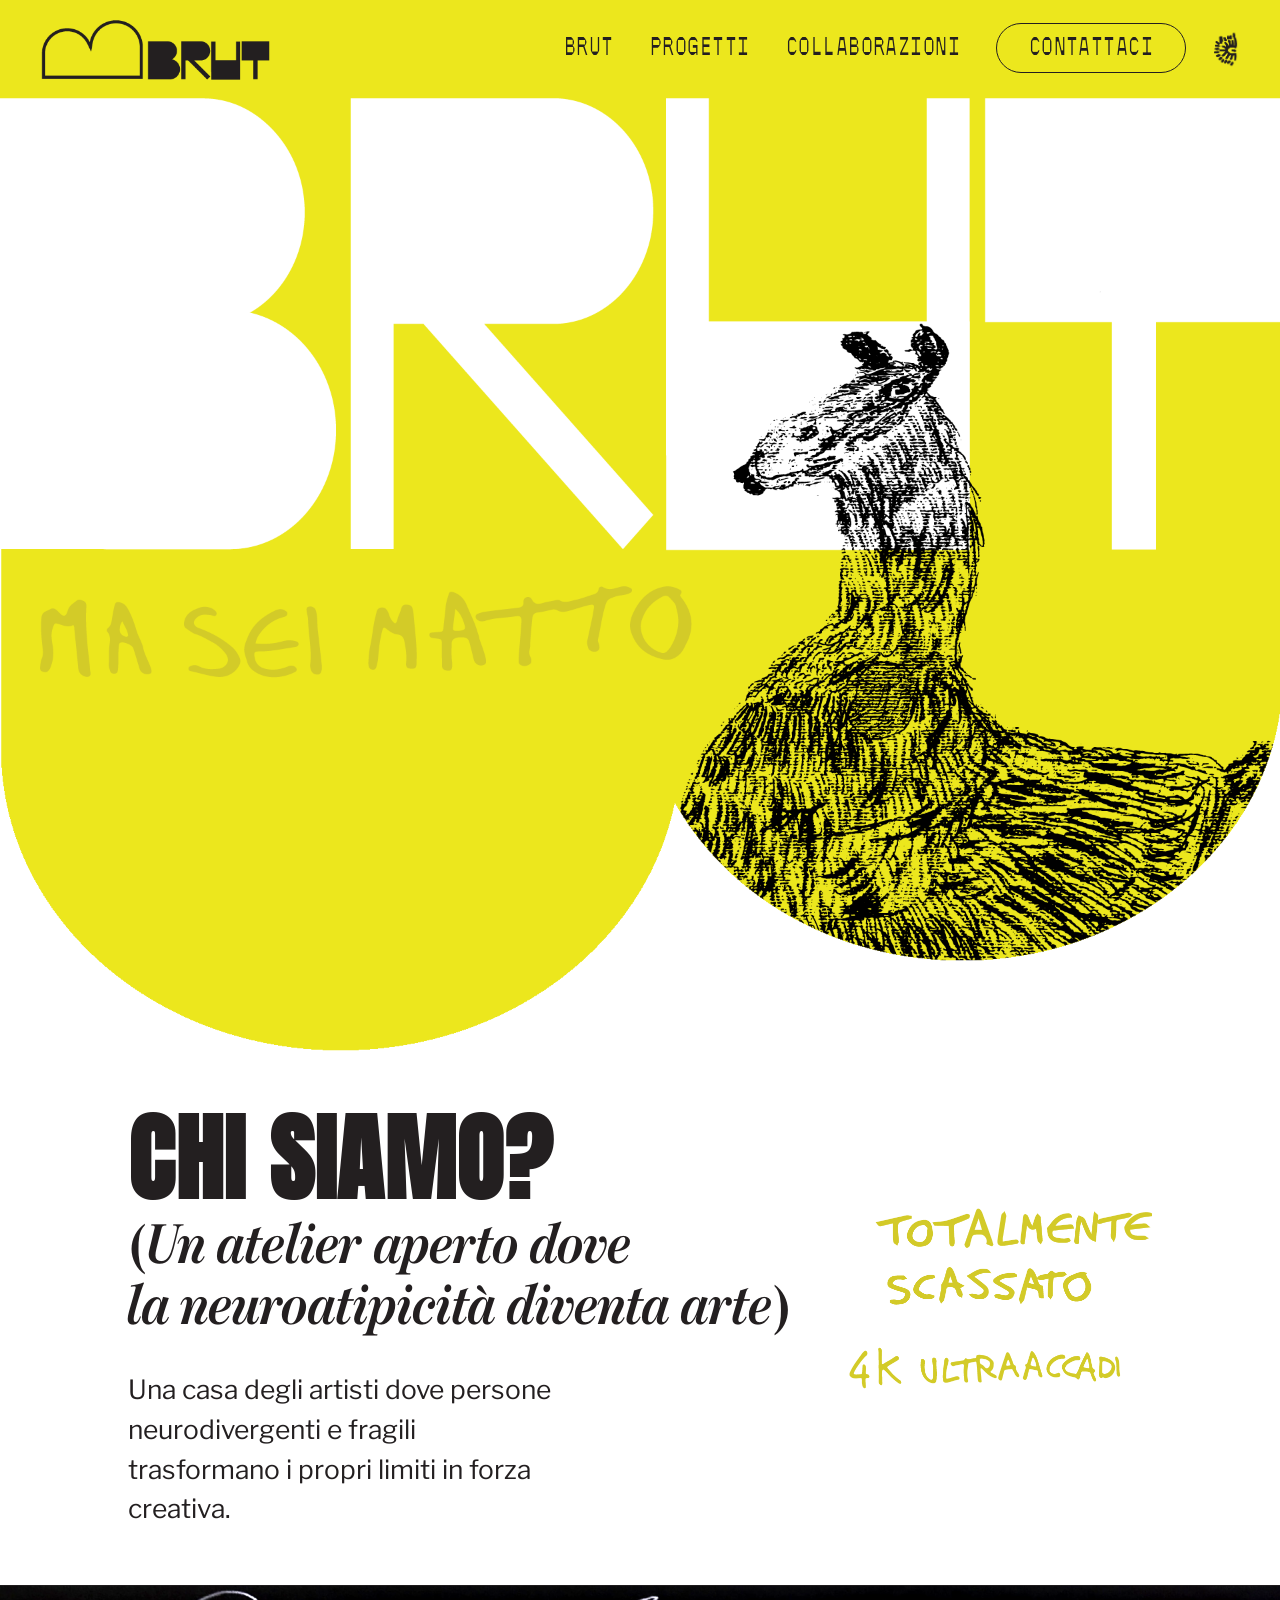
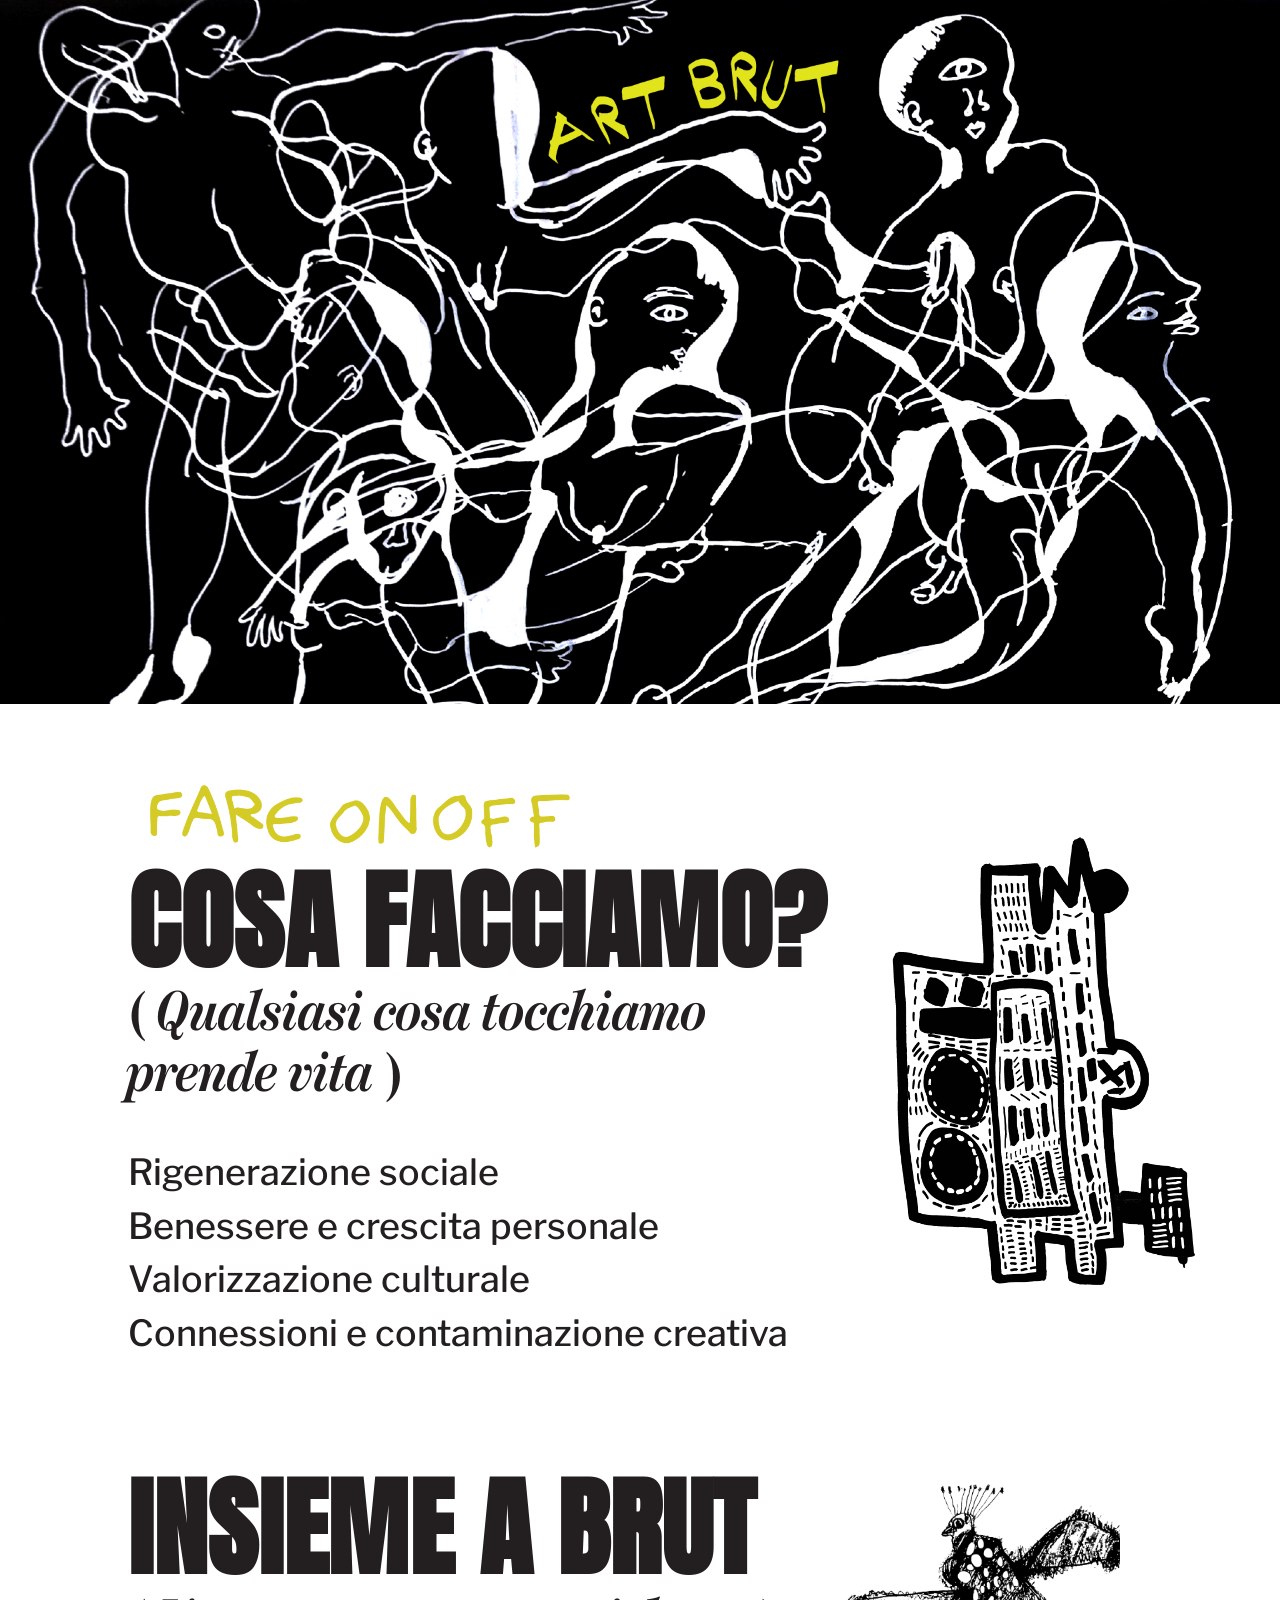
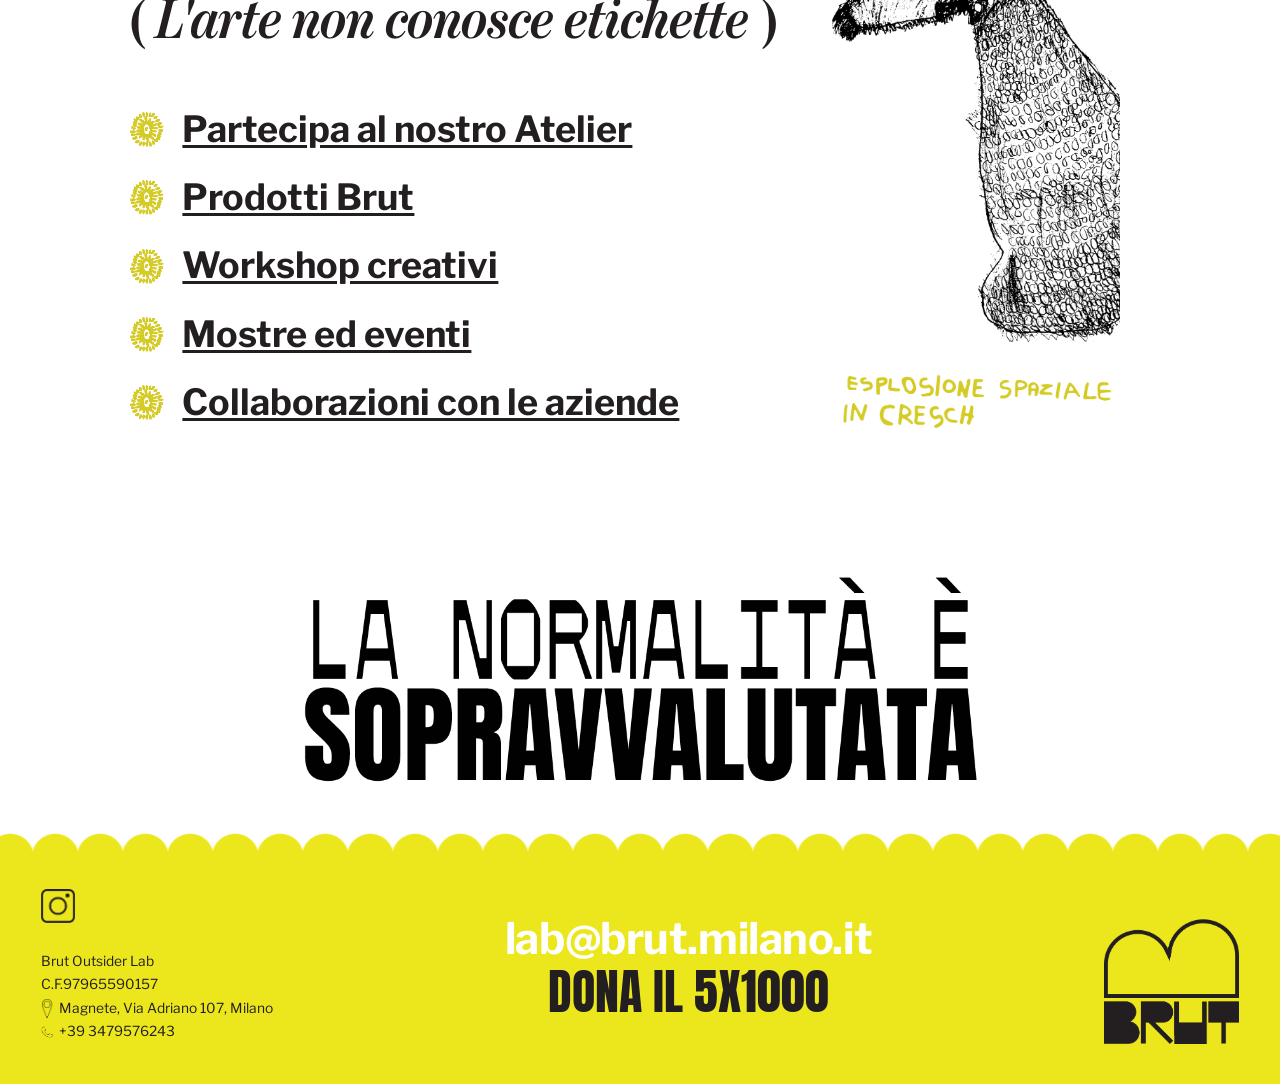
==== commit 41b2bac1: "Bust peacock cache: rename asset to force browsers to load the tapering-tail version The previous fi" ====
--- a/index.html
+++ b/index.html
@@ -76,7 +76,7 @@
       </ul>
     </div>
     <div class="media-ink insieme__media">
-      <img class="peacock" src="assets/img/home_peacock.png" alt="">
+      <img class="peacock" src="assets/img/home_peacock_v2.png" alt="">
       <img class="note-esplosione" src="assets/img/HomePage__sito-23.png" alt="Esplosione speciale in cresch">
     </div>
   </div>
--- a/css/style.css
+++ b/css/style.css
@@ -115,8 +115,8 @@
 .bullet{width:1em;height:1em;border:none;border-radius:0;flex:0 0 auto;background:url("../assets/img/bullet_flower.png") center/contain no-repeat;align-self:center}
 .insieme .split--center{position:relative}
 .insieme__media{display:block}
-.insieme__media .peacock{width:100%;max-width:52rem;margin-left:auto;display:block}
-.insieme__media .note-esplosione{position:absolute;left:35%;top:37rem;width:42rem;margin:0;z-index:2}
+.insieme__media .peacock{width:100%;max-width:44rem;margin-inline:auto;display:block}
+.insieme__media .note-esplosione{display:block;width:30rem;max-width:100%;margin:1.5rem auto 0}
 
 /* ---------- claim ---------- */
 .claim--yellow{background:var(--yellow);position:relative;margin-top:2.1rem}
@@ -132,7 +132,7 @@
 .bottom-yellow > .container{padding-inline:10.7rem}
 .az-photo{width:100%;display:block}
 .bottom-claim{display:block;margin:4rem auto 0;width:68rem;max-width:100%}
-.bottom-yellow::after{content:"";position:absolute;left:0;right:0;bottom:-1px;height:2.6rem;background:radial-gradient(circle at 2.3rem 0, #fff 2.3rem, transparent 2.4rem);background-size:4.6rem 2.6rem;background-repeat:repeat-x;background-position:center bottom}
+.bottom-yellow::after{content:"";position:absolute;left:0;right:0;bottom:-1px;height:2.8rem;background:radial-gradient(circle at 50% 100%, #fff 2.6rem, transparent 2.72rem);background-size:7rem 2.8rem;background-repeat:repeat-x;background-position:center bottom}
 
 /* Aziende: header + footer WHITE (page-specific) */
 body.footer-light .site-footer{padding-block:4.6rem 5.4rem}
@@ -210,6 +210,44 @@
 /* falsificato note wrapper (desktop base; mobile overridden below) */
 .falsificato-wrap{padding-inline:10.7rem;margin-top:1rem}
 .falsificato-wrap .note-falsificato{width:46rem;margin:0}
+
+/* ---------- Photo carousel (product galleries) ---------- */
+.gallery-block{margin-top:2.5rem}
+.gallery-block + .gallery-block{margin-top:4rem}
+.gallery-label{font-family:var(--f-display);font-weight:400;color:#d8cf1f;font-size:5rem;line-height:1;text-transform:uppercase;margin-bottom:1.4rem}
+.carousel{position:relative}
+.carousel__track{display:flex;gap:1.2rem;overflow-x:auto;scroll-snap-type:x mandatory;scroll-behavior:smooth;-webkit-overflow-scrolling:touch;scrollbar-width:none;padding-bottom:.5rem;cursor:grab}
+.carousel__track::-webkit-scrollbar{display:none}
+.carousel__track.is-dragging{scroll-behavior:auto;scroll-snap-type:none;cursor:grabbing}
+.carousel__track img{height:32rem;width:auto;flex:0 0 auto;scroll-snap-align:start;object-fit:cover;display:block;user-select:none;-webkit-user-drag:none;background:#f2f2f0}
+.carousel__prev,.carousel__next{position:absolute;top:50%;transform:translateY(-50%);width:4rem;height:4rem;border-radius:50%;border:none;background:var(--ink);color:var(--white);font-size:2rem;line-height:1;display:flex;align-items:center;justify-content:center;cursor:pointer;z-index:2;opacity:.9;transition:opacity .2s}
+.carousel__prev:hover,.carousel__next:hover{opacity:1}
+.carousel__prev{left:-1.4rem}
+.carousel__next{right:-1.4rem}
+.carousel__prev:disabled,.carousel__next:disabled{opacity:0;pointer-events:none}
+
+.drawing-band img{width:100%;height:auto;display:block}
+body.page-artbrut .drawing-band{padding-block:1.5rem 7rem}
+/* ---------- Fading slideshow ---------- */
+.slideshow{position:relative}
+.slideshow__track{position:relative;width:100%;max-width:var(--page-max);margin-inline:auto;aspect-ratio:16/9;background:var(--ink)}
+.slideshow__slide{position:absolute;inset:0;opacity:0;transition:opacity .8s ease;pointer-events:none}
+.slideshow__slide.is-active{opacity:1;pointer-events:auto}
+.slideshow__slide img{width:100%;height:100%;object-fit:contain;display:block}
+.slideshow__prev,.slideshow__next{position:absolute;top:50%;transform:translateY(-50%);width:4.4rem;height:4.4rem;border-radius:50%;border:none;background:rgba(35,31,32,.72);color:#fff;font-size:2.2rem;cursor:pointer;z-index:3;display:flex;align-items:center;justify-content:center}
+.slideshow__prev{left:2rem}.slideshow__next{right:2rem}
+.slideshow__dots{position:absolute;left:0;right:0;bottom:1.6rem;display:flex;gap:.6rem;justify-content:center;z-index:3}
+.slideshow__dot{width:.8rem;height:.8rem;border-radius:50%;border:none;background:rgba(255,255,255,.55);cursor:pointer;padding:0}
+.slideshow__dot.is-active{background:#fff}
+@media (max-width:1024px){
+  .gallery-label{font-size:2.4rem;margin-bottom:.8rem}
+  .carousel__track{gap:.7rem}
+  .carousel__track img{height:16rem}
+  .carousel__prev,.carousel__next{width:3rem;height:3rem;font-size:1.5rem}
+  .carousel__prev{left:.2rem}.carousel__next{right:.2rem}
+  .slideshow__prev,.slideshow__next{width:3.2rem;height:3.2rem;font-size:1.6rem}
+  .slideshow__prev{left:.6rem}.slideshow__next{right:.6rem}
+}
 
 /* ============================================================
    MOBILE / TABLET (≤1024px): layout fisso e stack, fuori dal
@@ -317,22 +355,17 @@
   body.page-artbrut .full-photo img{max-width:1442px}
   body.page-artbrut .section{padding-block:11rem}
 
-  /* ---- LAVORI: showcase full-bleed + overlaid labels ---- */
-  .showcase > .container{max-width:none;padding-inline:0}
-  .showcase__grid{grid-template-columns:1fr 1fr;gap:0;margin-top:0}
-  .product{position:relative;overflow:hidden}
-  .product img{width:100%;height:auto;display:block}
-  .showcase__label{position:absolute;text-transform:uppercase;font-size:6rem;margin:0;color:#ECE71D;-webkit-text-stroke:1px #cbc11c;z-index:2}
-  .product:nth-child(1) .showcase__label{top:.12em;left:.34em}
-  .product:nth-child(2) .showcase__label{bottom:.04em;right:.34em}
+  /* ---- LAVORI ---- */
   body.page-lavori .split--center{grid-template-columns:1fr .9fr;align-items:start}
   body.page-lavori .media-ink{margin-right:-10.7rem;margin-bottom:-9rem}
+  body.page-lavori .split--center{overflow-x:clip}
   body.page-lavori .media-ink img{width:auto;max-width:none;max-height:58rem;margin-left:auto}
   body.page-lavori .lead{max-width:44rem}
   body.page-lavori .heading{font-size:9rem;white-space:nowrap}
   body.page-lavori .section{padding-block:9rem}
+  body.page-lavori .showcase{padding-top:1.5rem}
   body.page-lavori .claim--center .claim__img{width:65rem}
-  body.page-lavori .falsificato-wrap{position:relative;z-index:2;margin-bottom:-5rem}
+  body.page-lavori .falsificato-wrap{position:relative;z-index:2;margin-top:-3rem;margin-bottom:-2rem}
   body.page-lavori .falsificato-wrap .note-falsificato{width:64rem;margin-top:2rem}
 
   /* ---- AZIENDE ---- */
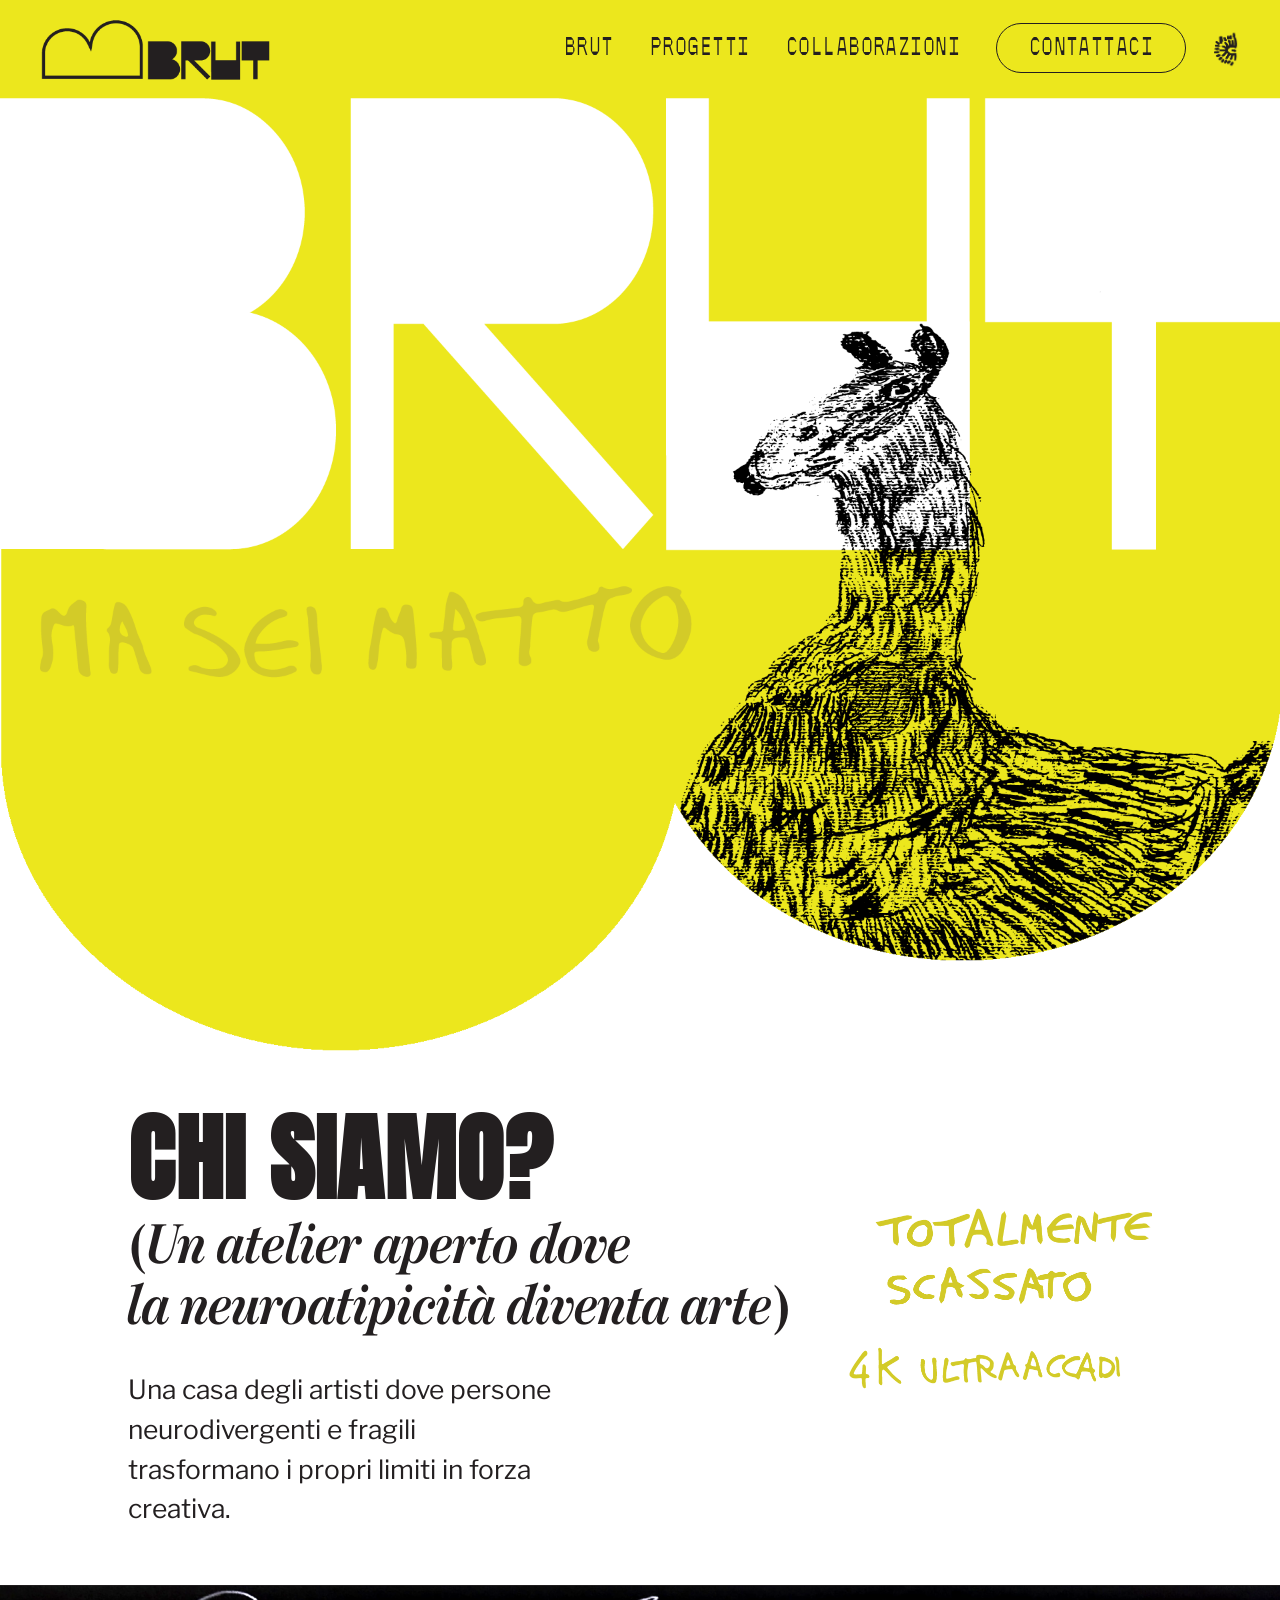
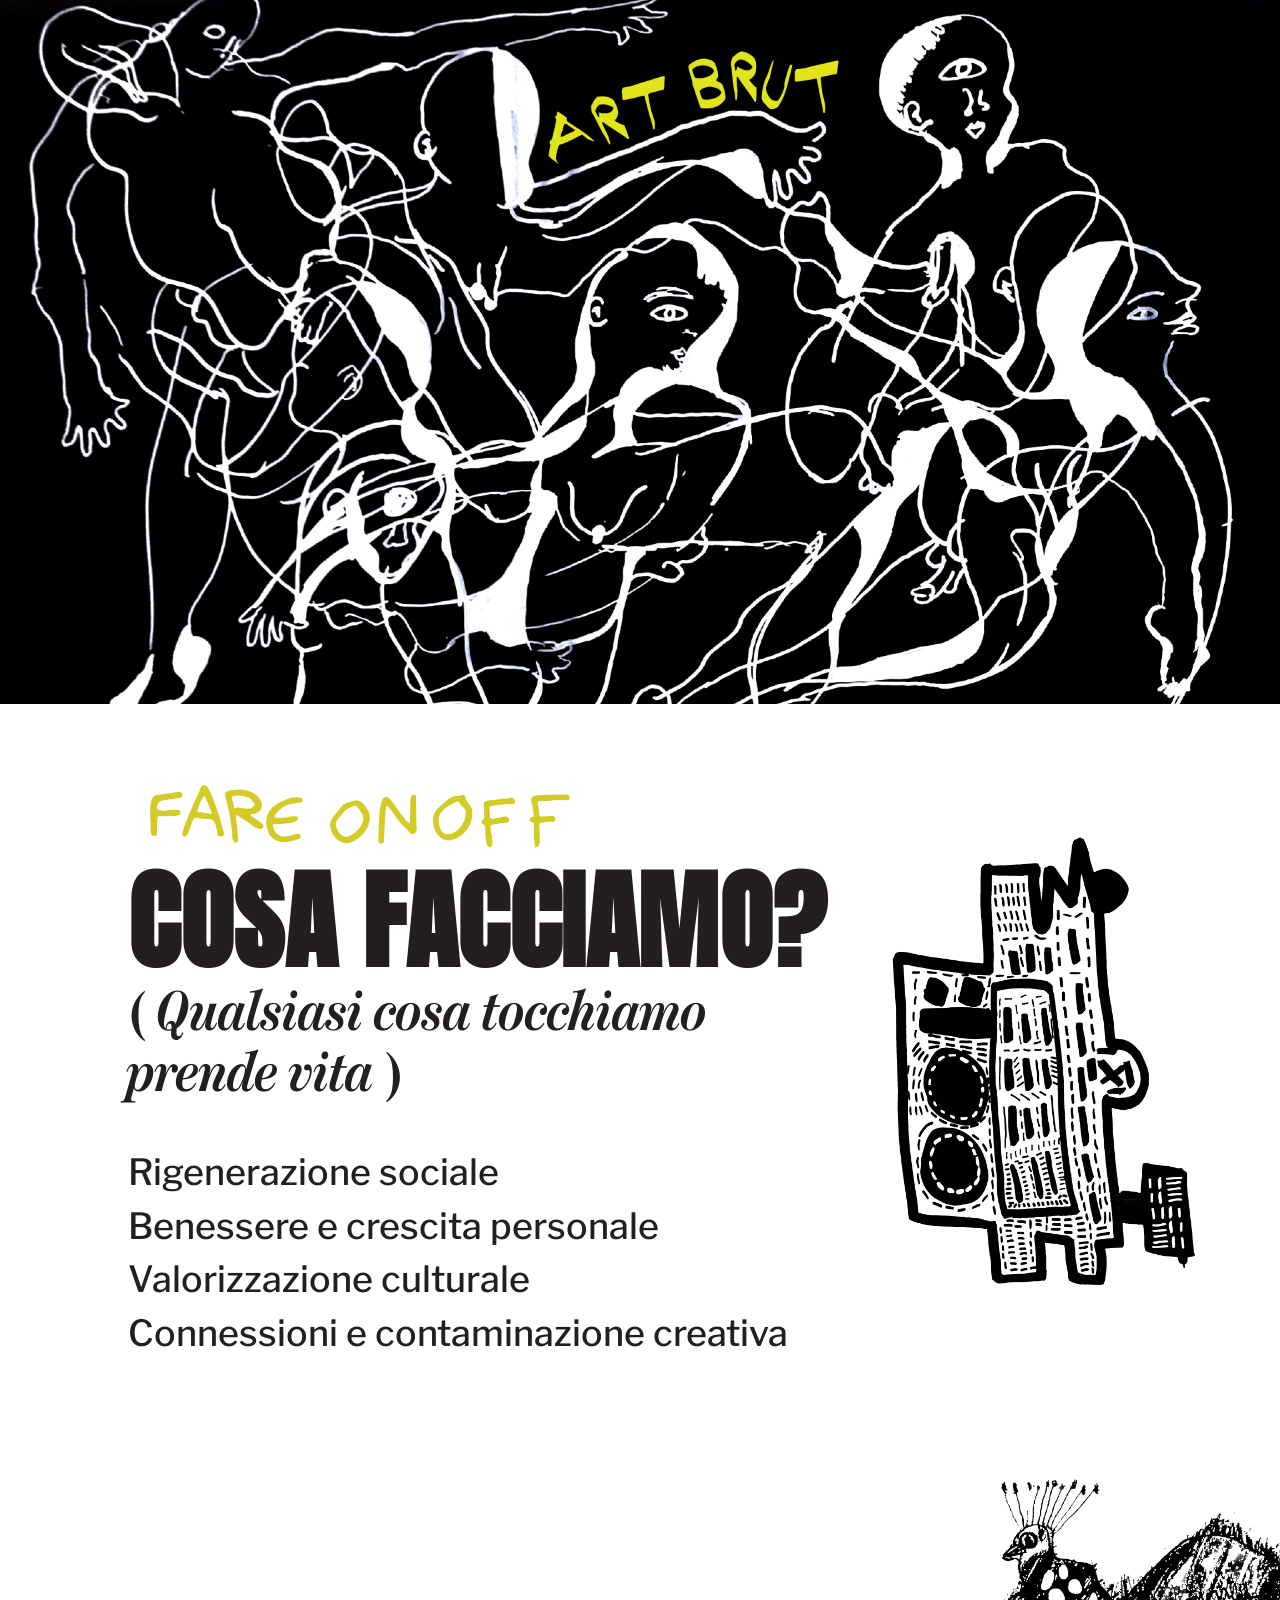
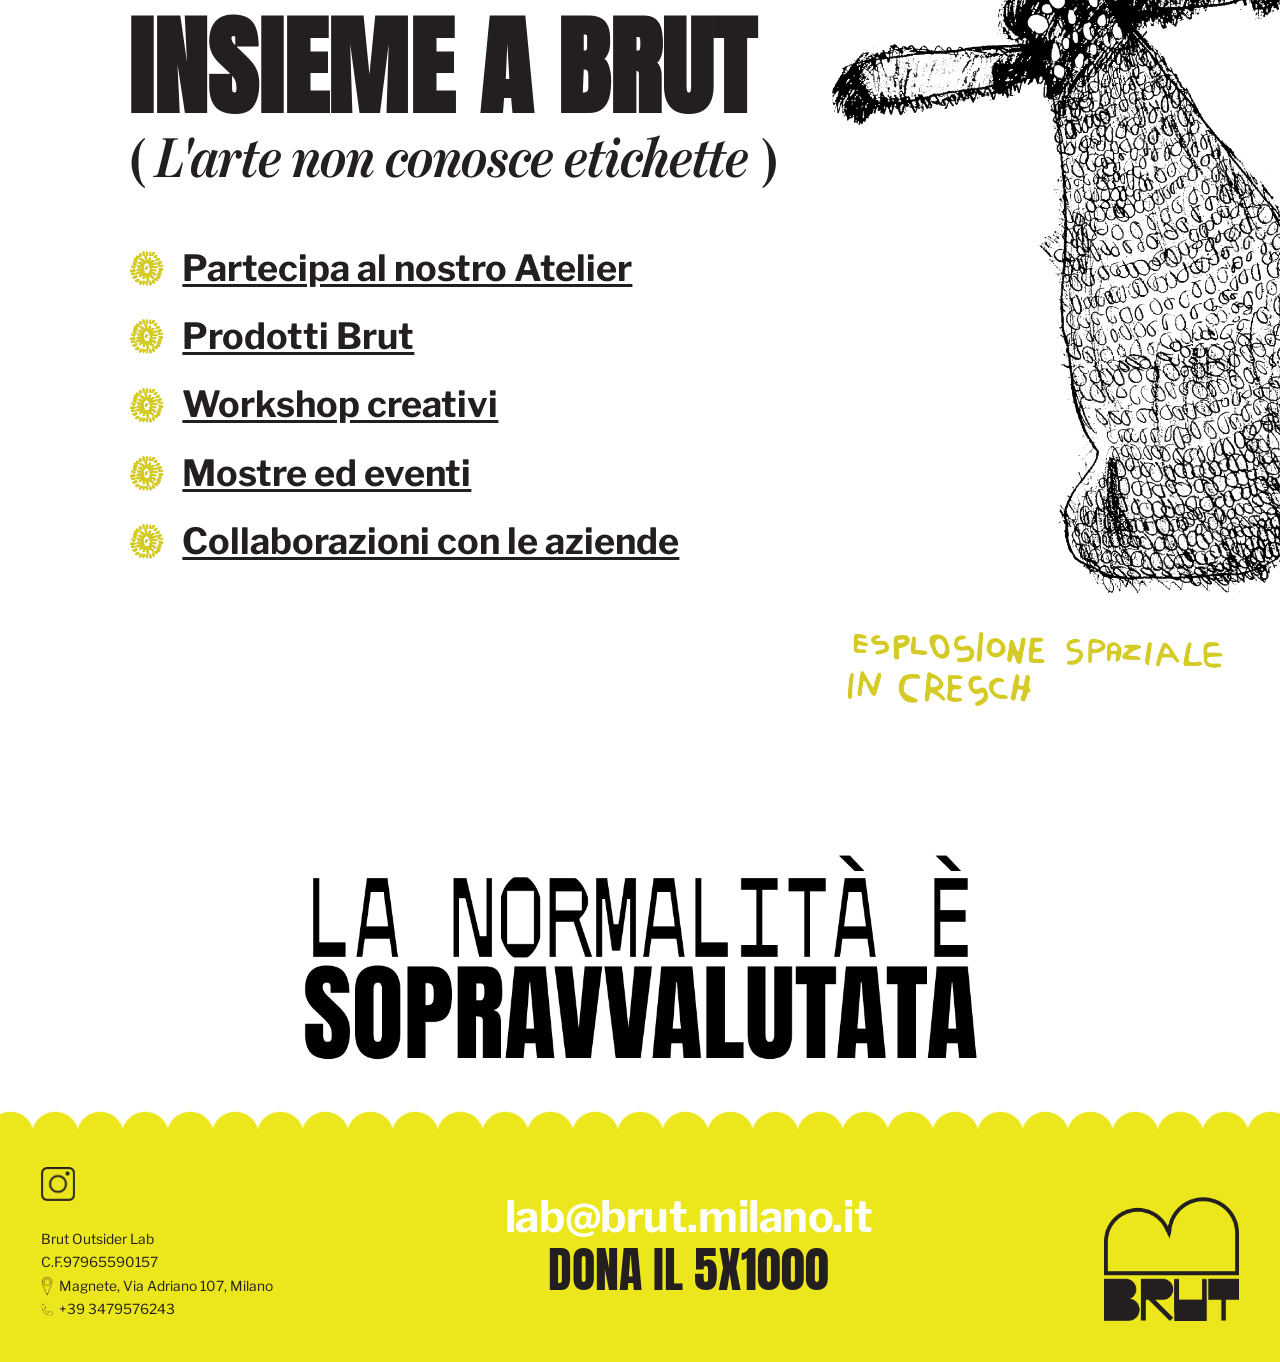
==== commit 37ff555a: "Fix aggressive browser caching (root cause of 'stale site' problem) The .htaccess cached CSS for 1 w" ====
--- a/index.html
+++ b/index.html
@@ -9,7 +9,7 @@
 <link rel="icon" type="image/png" sizes="32x32" href="favicon-32.png">
 <link rel="icon" type="image/png" sizes="16x16" href="favicon-16.png">
 <link rel="apple-touch-icon" href="apple-touch-icon.png">
-<link rel="stylesheet" href="css/style.css">
+<link rel="stylesheet" href="css/style.css?v=20260721b">
 <script>document.documentElement.classList.add('js')</script>
 </head>
 <body class="page-home">
@@ -92,6 +92,6 @@
 <div data-include="footer"></div>
 
 <script src="js/lenis.min.js"></script>
-<script src="js/main.js"></script>
+<script src="js/main.js?v=20260721b"></script>
 </body>
 </html>
--- a/css/style.css
+++ b/css/style.css
@@ -114,9 +114,13 @@
 .linklist a:hover{color:#9c9a13}
 .bullet{width:1em;height:1em;border:none;border-radius:0;flex:0 0 auto;background:url("../assets/img/bullet_flower.png") center/contain no-repeat;align-self:center}
 .insieme .split--center{position:relative}
-.insieme__media{display:block}
-.insieme__media .peacock{width:100%;max-width:44rem;margin-inline:auto;display:block}
-.insieme__media .note-esplosione{display:block;width:30rem;max-width:100%;margin:1.5rem auto 0}
+/* pavone: grande, appoggiato al bordo destro della pagina (bleed come le altre
+   immagini full-width del sito), cosi' sfrutta tutta la larghezza a destra e
+   il bordo dell'ala coincide col bordo pagina invece di galleggiare nel bianco */
+.insieme .split--center{grid-template-columns:1fr 1fr}
+.insieme__media{display:block;margin-right:-10.7rem}
+.insieme__media .peacock{width:100%;max-width:none;margin:0 0 0 auto;display:block}
+.insieme__media .note-esplosione{display:block;width:40rem;max-width:90%;margin:1.5rem 9rem 0 auto}
 
 /* ---------- claim ---------- */
 .claim--yellow{background:var(--yellow);position:relative;margin-top:2.1rem}
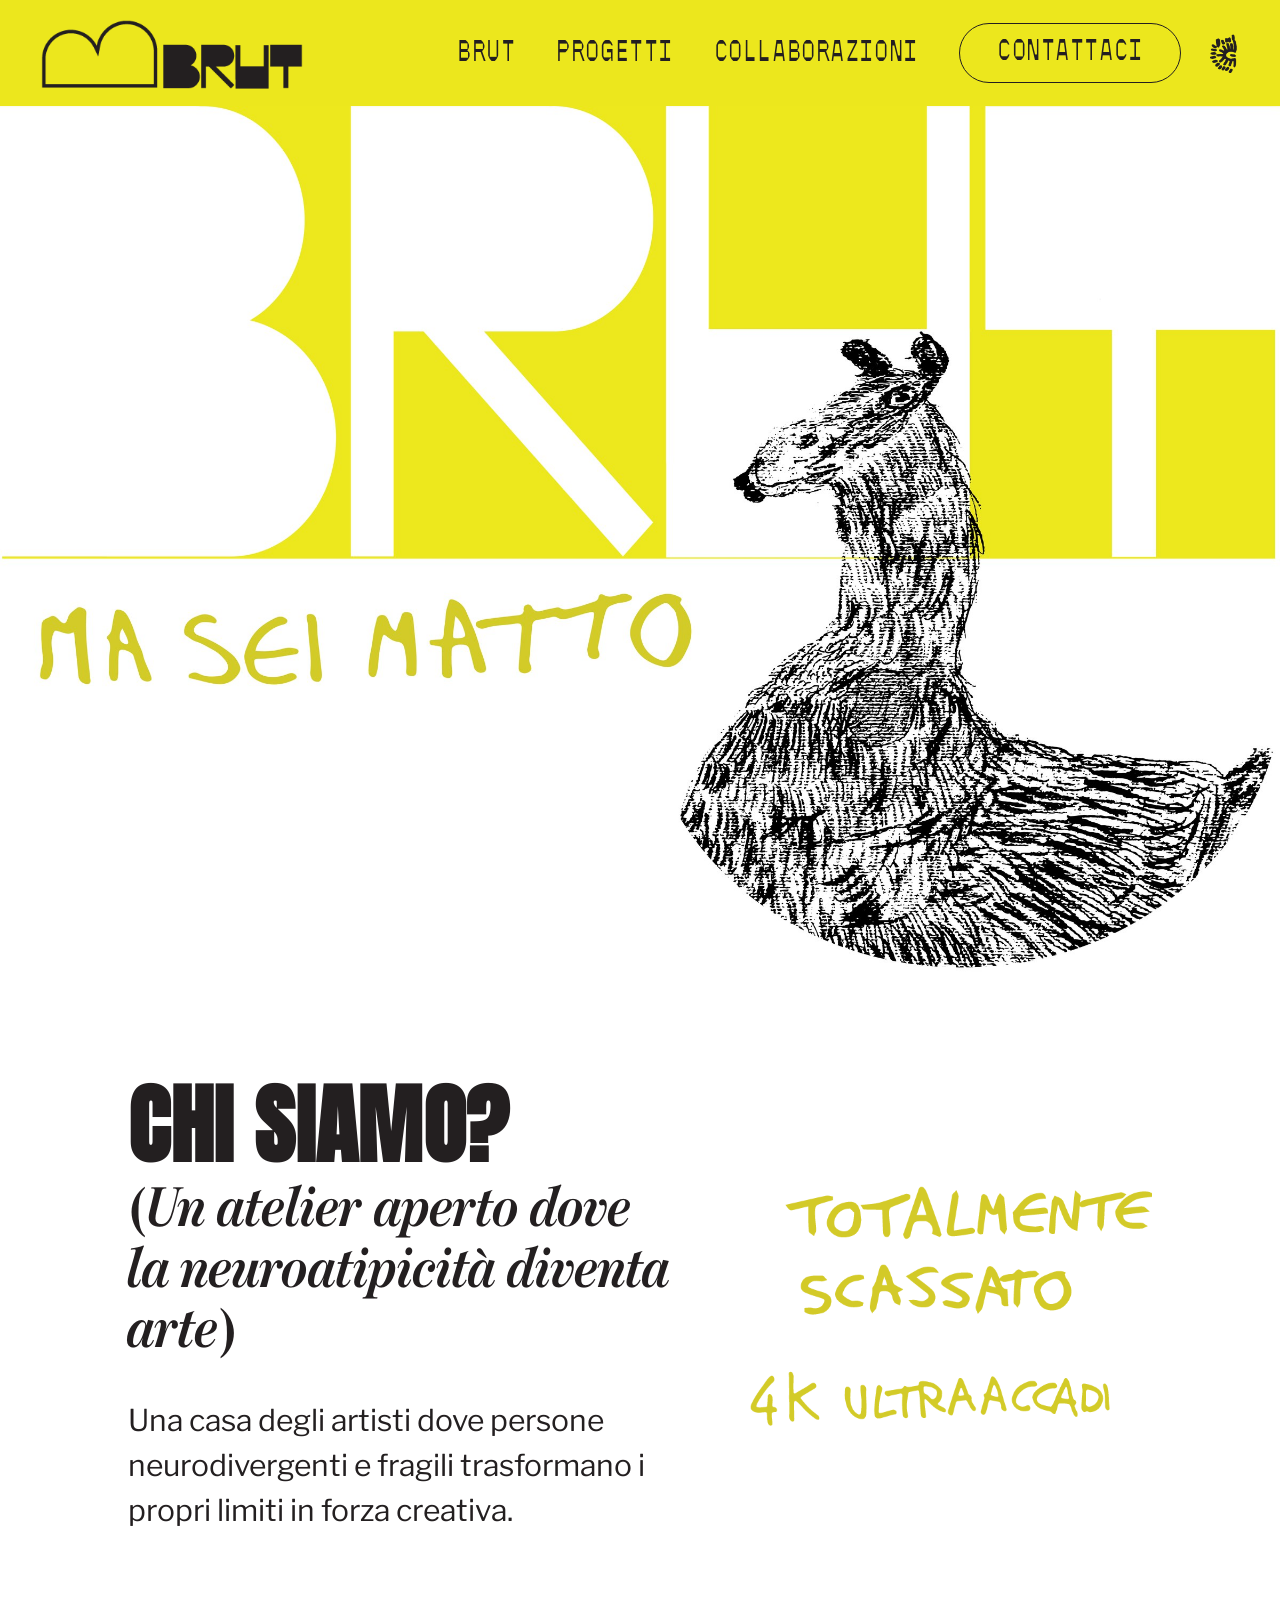
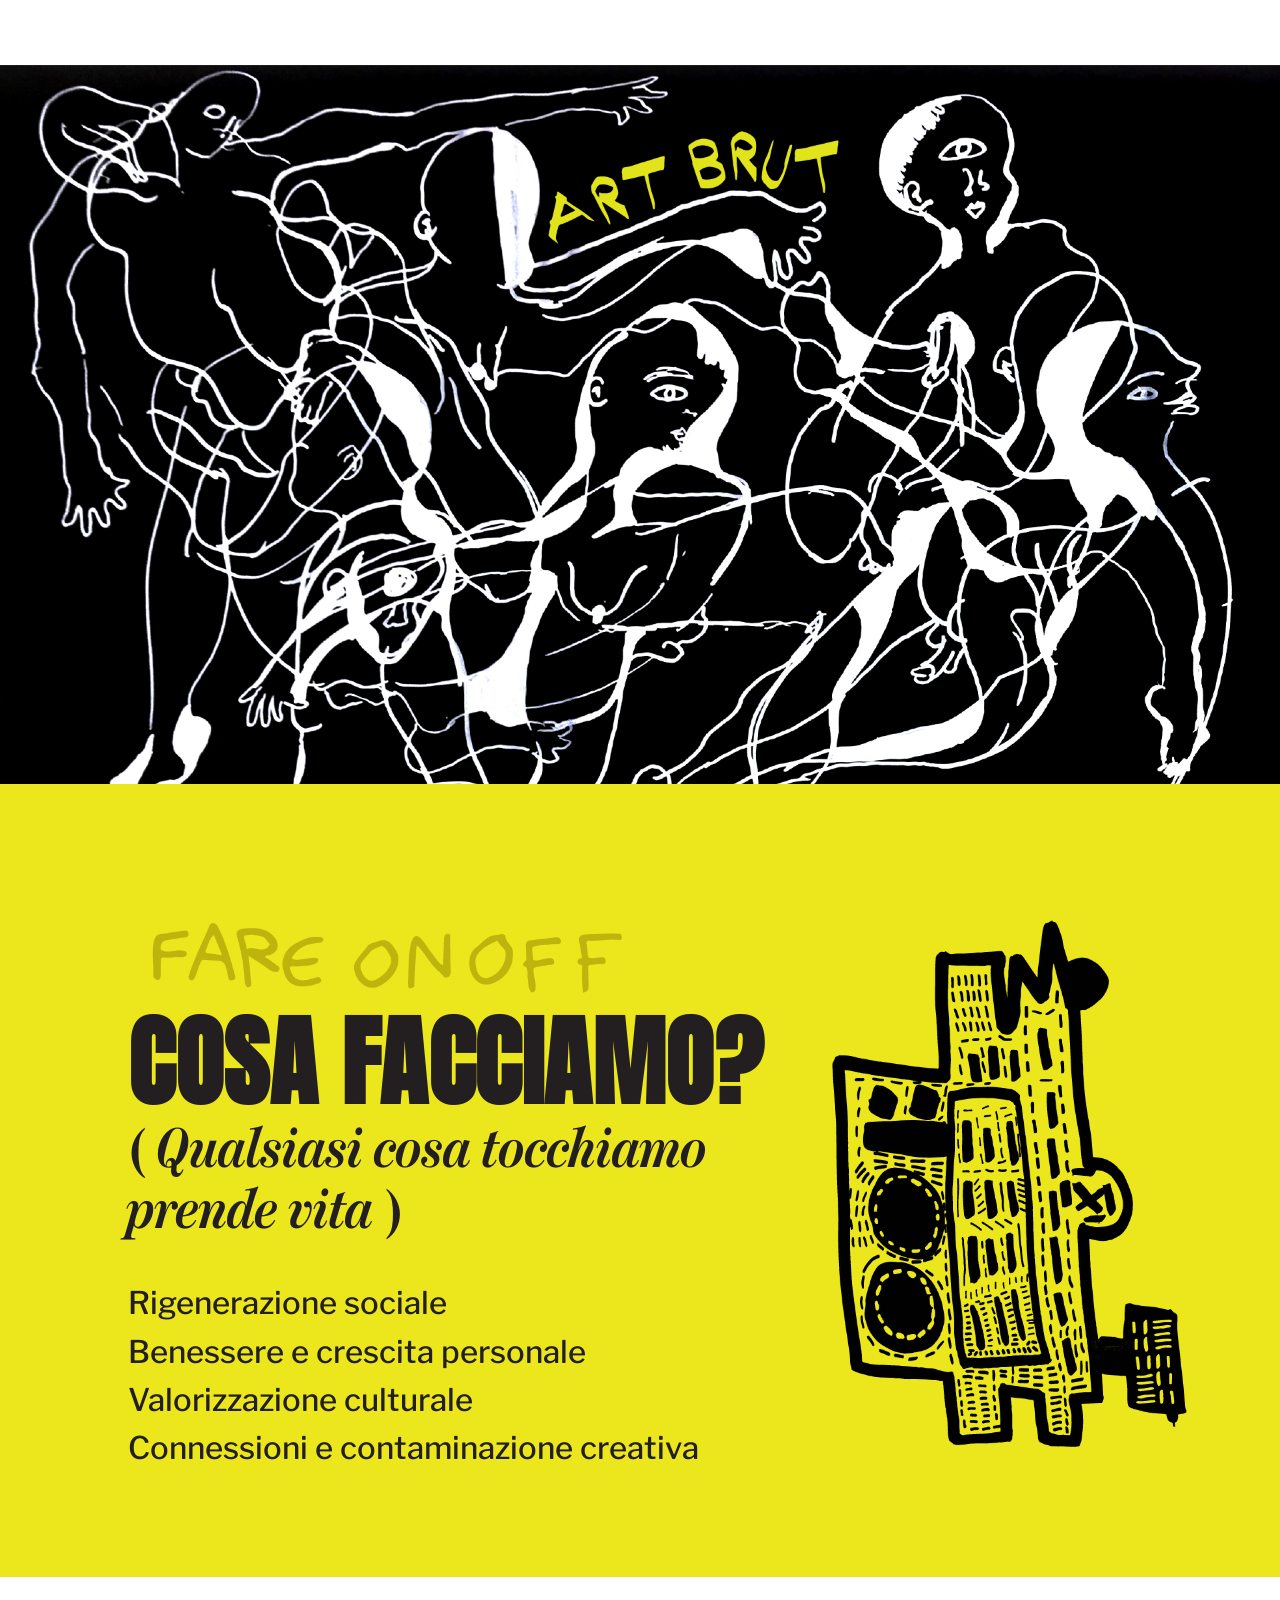
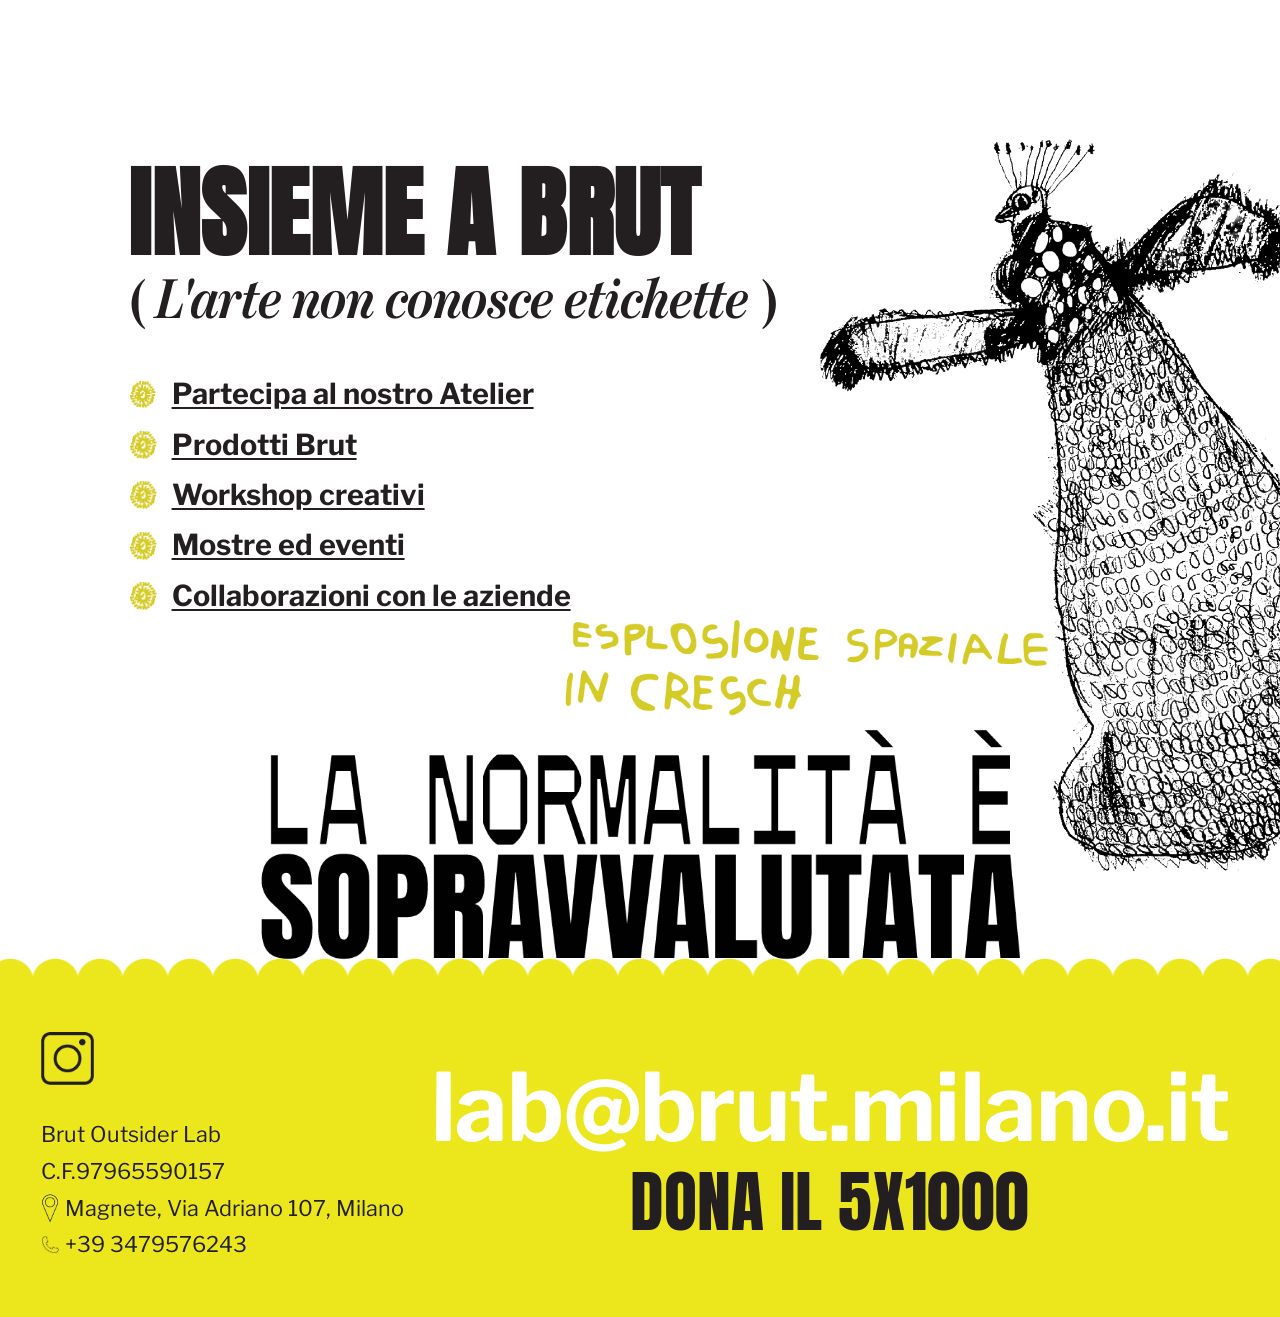
==== commit d91c6b95: "Home pixel-perfect pass against the client's official mockup Measured against the full-page design (" ====
--- a/index.html
+++ b/index.html
@@ -19,7 +19,7 @@
 <!-- ================= HERO ================= -->
 <section class="hero hero--home">
   <div class="hero__art">
-    <img src="assets/img/home_hero.png" alt="BRUT — ma sei matto" fetchpriority="high">
+    <img src="assets/img/home_hero_v2.jpg" alt="BRUT — ma sei matto" fetchpriority="high">
   </div>
 </section>
 
--- a/css/style.css
+++ b/css/style.css
@@ -102,6 +102,8 @@
 /* ---------- "Chi siamo" (text | note) ---------- */
 .chisiamo__grid{display:grid;grid-template-columns:1fr auto;gap:3rem;align-items:start}
 .note-totalmente{width:23.75rem;justify-self:end}
+
+body.page-home .cosa{background:var(--yellow)}
 
 /* ---------- black art band ---------- */
 .artband{background:var(--ink);line-height:0}
@@ -324,28 +326,54 @@
    ============================================================ */
 @media (min-width:1025px){
   /* Header slightly larger (all pages) */
-  .main-nav a{font-size:2rem}
-  .main-nav{gap:3rem}
-  .logo img{height:5.25rem}
+  .main-nav a{font-size:2.4rem}
+  .main-nav{gap:3.4rem}
+  .logo img{height:6rem}
   .site-header .container{padding-top:1.4rem;padding-bottom:1.4rem;gap:2.4rem}
   .menu-toggle{display:inline-flex;pointer-events:none}
-  .menu-toggle img{height:3.4rem}
+  .menu-toggle img{height:4rem}
 
   /* Parenthetical subheads: bigger serif (Home) */
   .subhead{font-size:4.6rem}
   .claim--center .claim__img{width:58rem}
-  .note-totalmente{margin-top:6rem;width:26rem}
+  .note-totalmente{margin-top:6rem;width:34.5rem}
   .eyebrow-hand img{width:38rem;margin-bottom:1.4rem}
 
-  /* ---- HOME ---- */
-  .list-plain{font-size:3rem;line-height:1.14}
-  .linklist{font-size:3rem}
-  .cosa .heading,.insieme .heading{font-size:9rem;white-space:nowrap}
+  /* ---- HOME (misure dal mockup cliente, scala 1920) ---- */
+  body.page-home .heading{font-size:7.25rem}
+  body.page-home .cosa .heading,body.page-home .insieme .heading{font-size:8.15rem;white-space:nowrap}
+  .list-plain{font-size:2.6rem;line-height:1.3}
+  .list-plain li{margin-bottom:.25em}
+  .linklist{font-size:2.4rem;line-height:1.45}
+  .linklist li{margin-bottom:.3em}
+  body.page-home .chisiamo .lead{font-size:2.5rem;max-width:52rem}
+  /* sezione "cosa facciamo": fondo giallo pieno come nel mockup */
+  body.page-home .section.cosa{background:var(--yellow);padding-block:9rem 8rem}
+  .cosa .eyebrow-hand img{width:42.5rem;filter:brightness(.88) saturate(1.15)}
   .cosa .media-ink{margin-right:-7rem}
-  .cosa .media-ink img{width:auto;max-height:44rem;margin-left:auto;display:block}
+  .cosa .media-ink img{width:auto;max-height:50.5rem;margin-left:auto;display:block}
   .insieme .subhead{white-space:nowrap}
   body.page-home .section{padding-block:4.7rem}
-  body.page-home .chisiamo .lead{max-width:36rem}
+  /* "insieme a brut": pavone in alto accanto al titolo, nota a sinistra
+     della coda, coda che scende affiancando il claim (come nel mockup) */
+  body.page-home .chisiamo{padding-block:9.5rem 11rem}
+  body.page-home .insieme{padding-top:16rem}
+  body.page-home .insieme .split--center{align-items:start}
+  .insieme__media{margin-left:-1rem}
+  .insieme__media .peacock{width:100%;margin-top:-2.5rem;margin-bottom:-14rem}
+  .insieme__media .note-esplosione{position:absolute;left:45.4rem;top:35.4rem;width:43.3rem;margin:0;z-index:2}
+  body.page-home .claim--center{margin-top:-9.1rem;padding-bottom:0}
+  body.page-home .claim--center .claim__img{width:65.5rem}
+
+  /* ---- FOOTER (scala dal mockup) ---- */
+  .site-footer{padding-block:4.5rem}
+  .footer-email{font-size:7.8rem}
+  .footer-dona{font-size:5.7rem}
+  .footer-info{font-size:1.8rem;margin-top:1rem}
+  .footer-info .row{white-space:nowrap}
+  .footer-info .row img{width:1.5rem}
+  .footer-ig img{width:4.4rem}
+  .footer-logo img{width:13.75rem}
 
   /* ---- ART BRUT ---- */
   .giraffe-media{margin-left:-10.7rem}
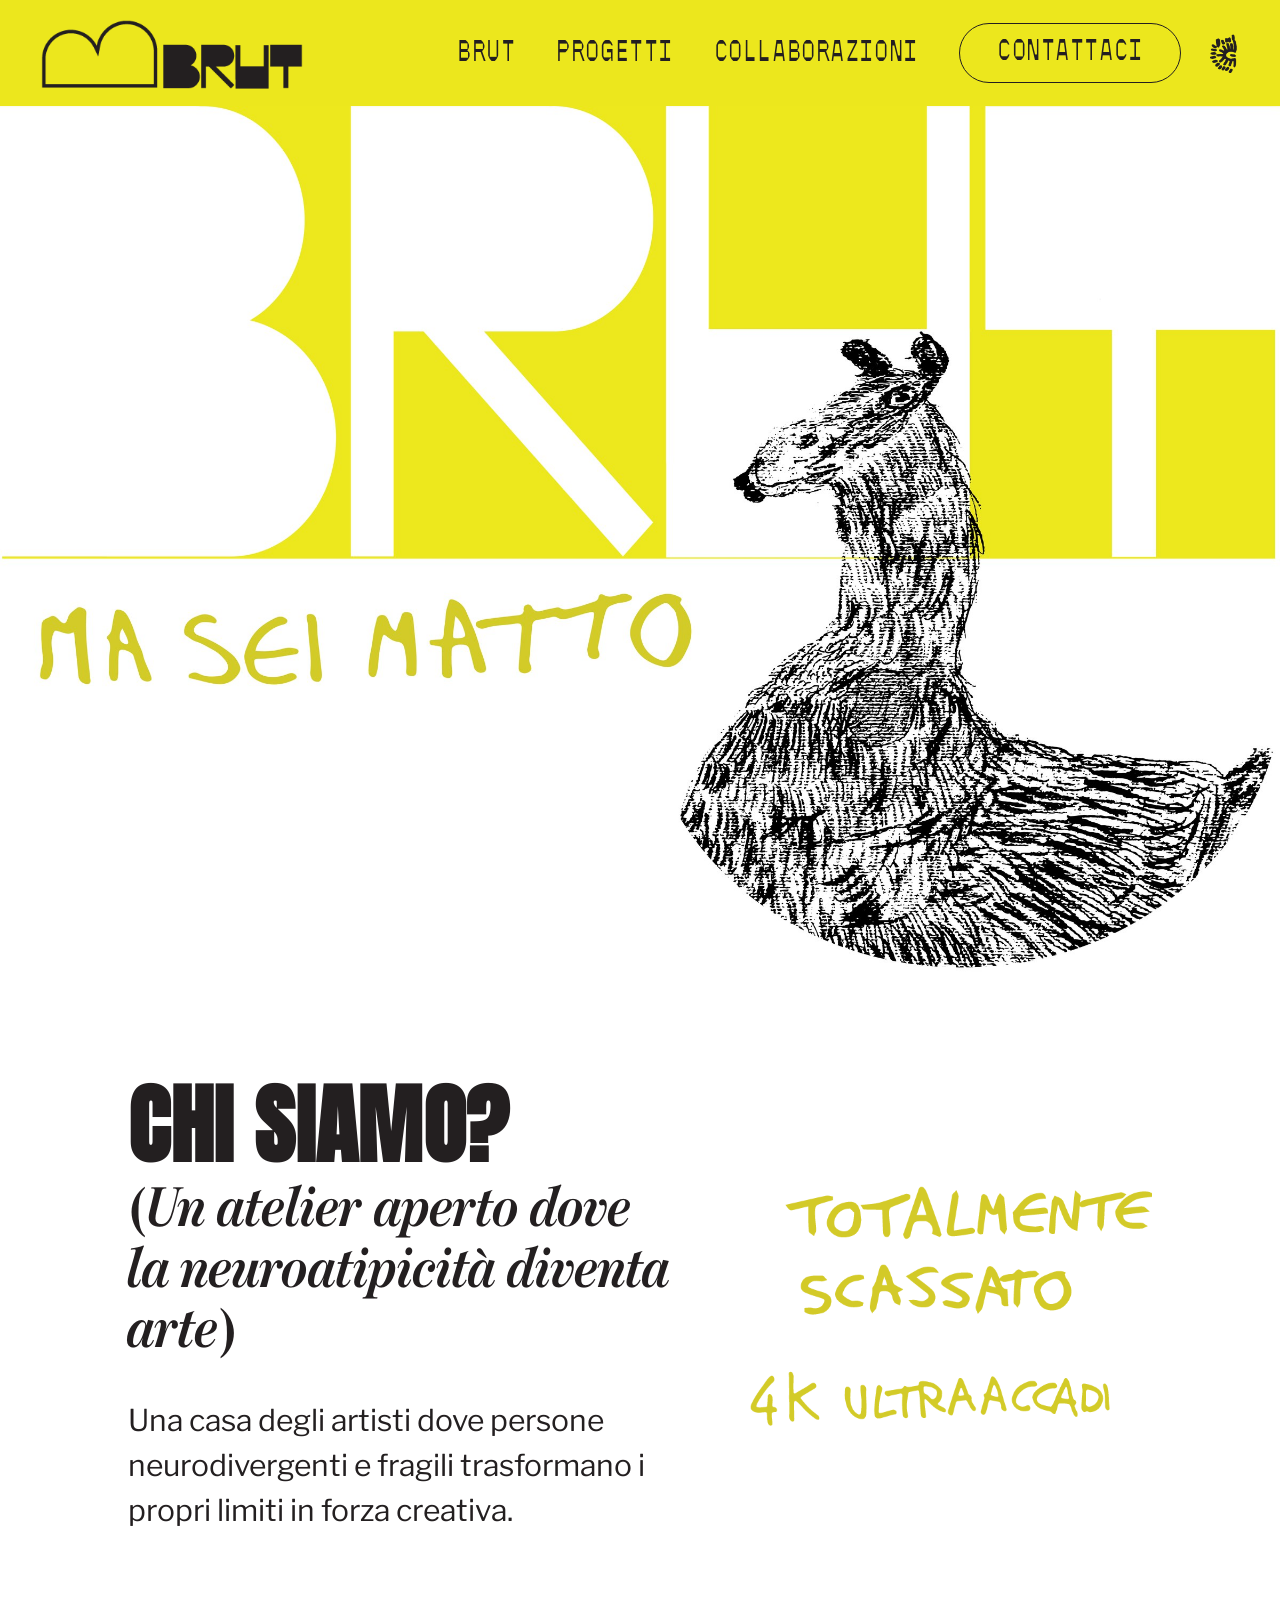
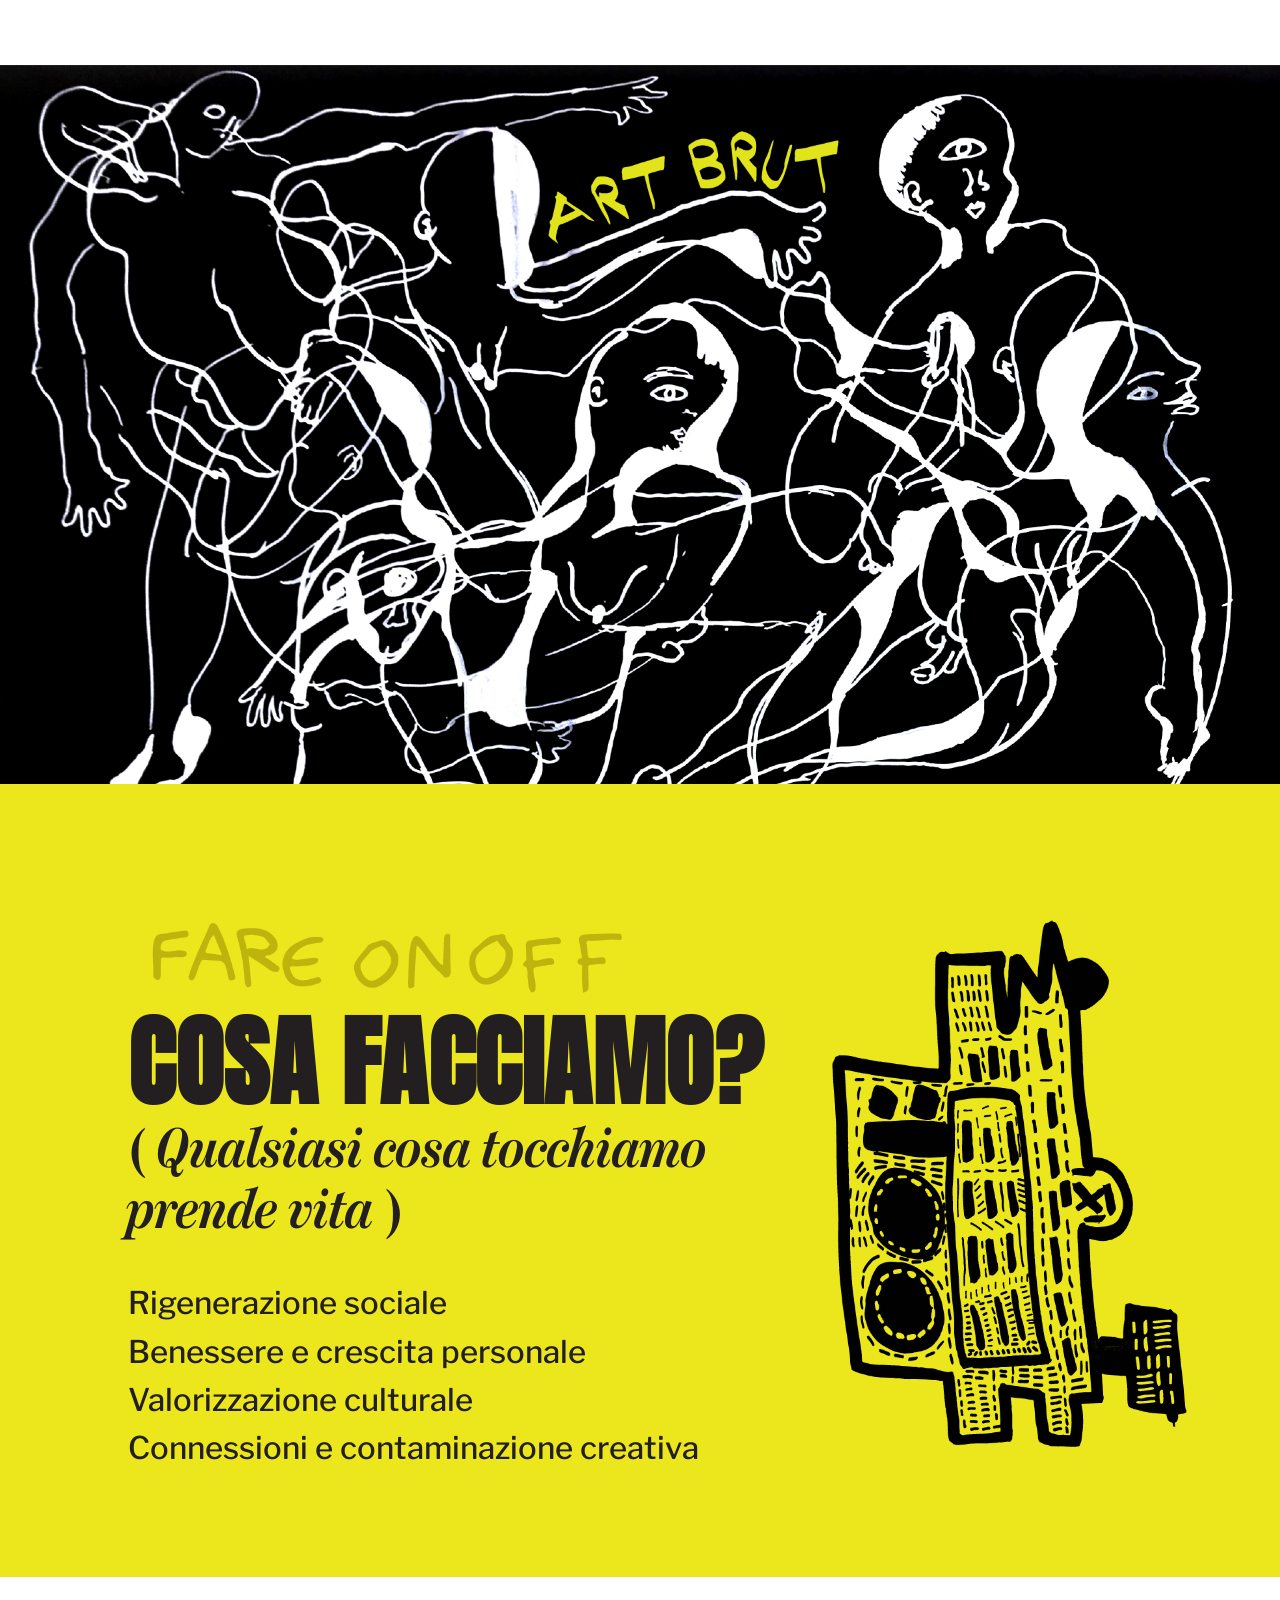
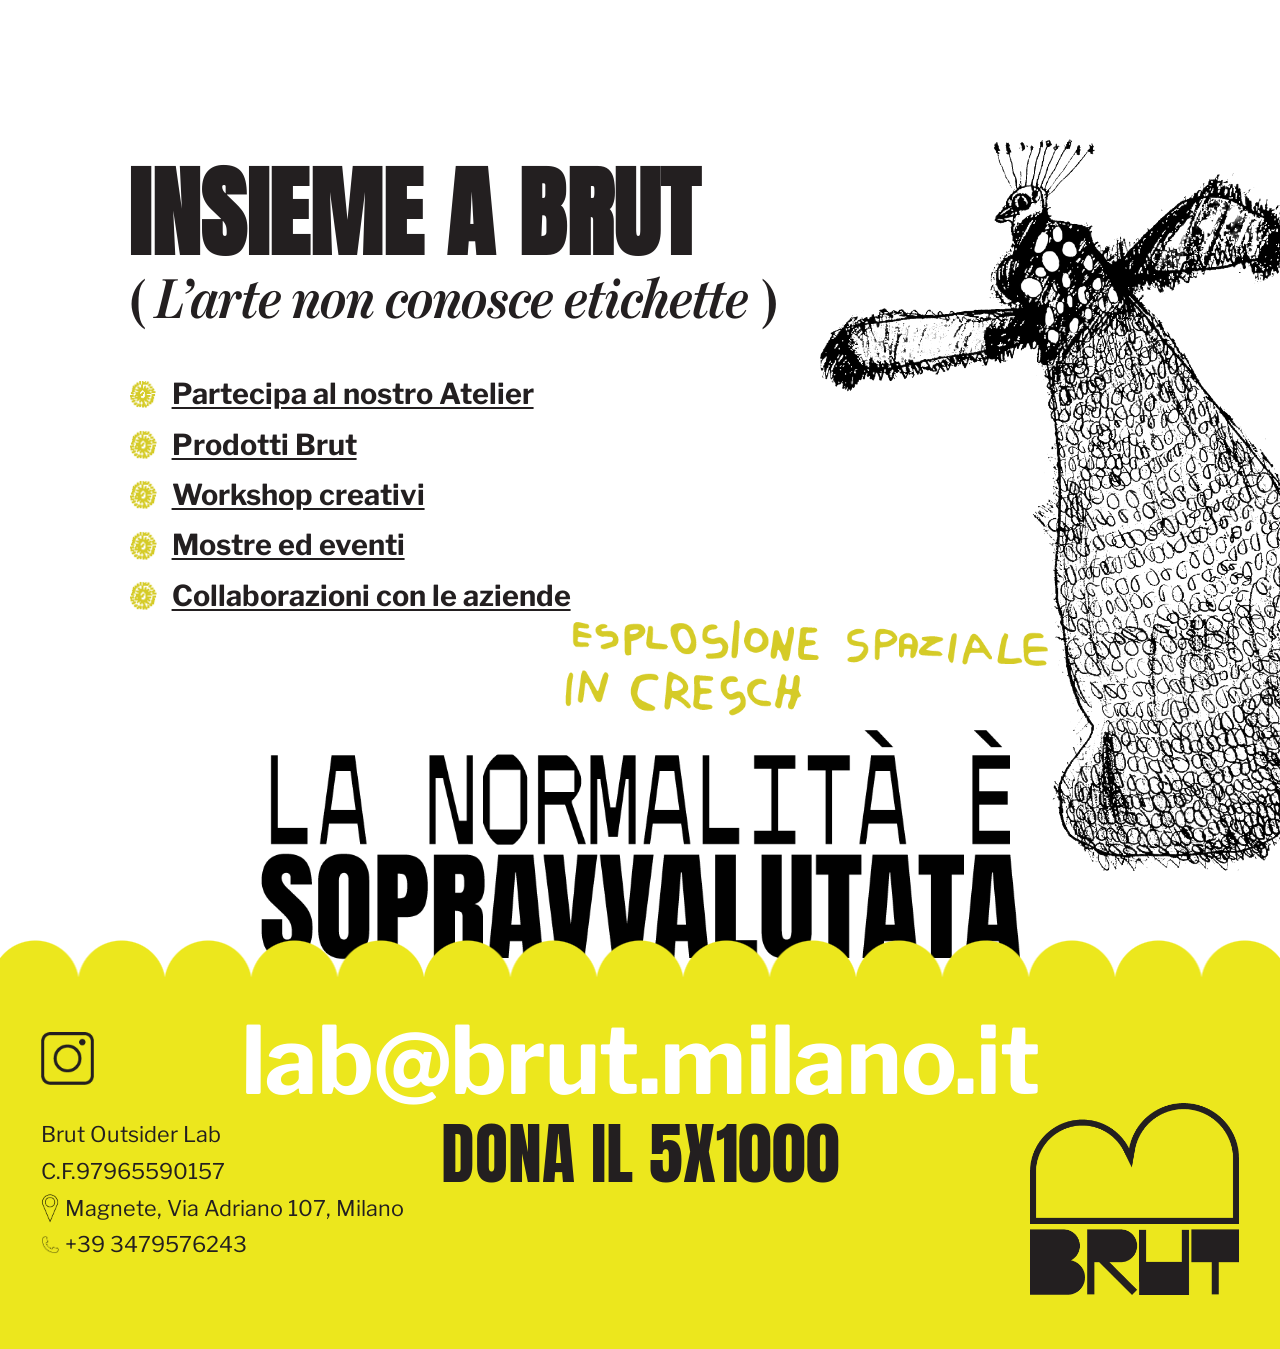
==== commit db5cbabc: "Progetti + Aziende pixel-perfect pass against the client's mockups PROGETTI (lavori): - Horse illust" ====
--- a/index.html
+++ b/index.html
@@ -66,7 +66,7 @@
   <div class="container split split--center">
     <div>
       <h2 class="heading">Insieme a BRUT</h2>
-      <p class="subhead"><span class="paren">(</span> L'arte non conosce etichette <span class="paren">)</span></p>
+      <p class="subhead"><span class="paren">(</span> L’arte non conosce etichette <span class="paren">)</span></p>
       <ul class="linklist">
         <li><span class="bullet"></span><a>Partecipa al nostro Atelier</a></li>
         <li><span class="bullet"></span><a href="lavori">Prodotti Brut</a></li>
--- a/css/style.css
+++ b/css/style.css
@@ -137,13 +137,13 @@
 .bottom-yellow{background:var(--yellow);padding-block:3.5rem 1.8rem;position:relative}
 .bottom-yellow > .container{padding-inline:10.7rem}
 .az-photo{width:100%;display:block}
-.bottom-claim{display:block;margin:4rem auto 0;width:68rem;max-width:100%}
-.bottom-yellow::after{content:"";position:absolute;left:0;right:0;bottom:-1px;height:2.8rem;background:radial-gradient(circle at 50% 100%, #fff 2.6rem, transparent 2.72rem);background-size:7rem 2.8rem;background-repeat:repeat-x;background-position:center bottom}
+.bottom-claim{display:block;margin:11.5rem auto 0;width:68rem;max-width:100%}
+.bottom-yellow::after{content:"";position:absolute;left:0;right:0;bottom:-1px;height:6.4rem;background:radial-gradient(circle at 50% 100%, #fff 6rem, transparent 6.2rem);background-size:14.8rem 6.4rem;background-repeat:repeat-x;background-position:center bottom}
 
 /* Aziende: header + footer WHITE (page-specific) */
-body.footer-light .site-footer{padding-block:4.6rem 5.4rem}
-body.footer-light .footer-email{font-size:3.6rem}
-body.footer-light .footer-info{font-size:1.3rem}
+body.footer-light .site-footer{padding-block:2.5rem 5.4rem}
+body.footer-light .footer-email{font-size:7.8rem}
+body.footer-light .footer-info{font-size:1.6rem}
 body.footer-light .site-header{background:#fff}
 body.footer-light .site-footer{background:#fff}
 body.footer-light .site-footer::before{display:none}
@@ -175,24 +175,26 @@
 
 /* ---------- Aziende lists ---------- */
 .note-maseimatto{width:18.75rem;margin:.4rem 0 1.1rem}
-.services-sec{padding-block:0 4rem;margin-top:-4.5rem}
+.services-sec{padding-block:0 4rem;margin-top:-16.5rem}
 .services-sec > .container{padding-inline:10.7rem 3.4rem}
 .services-list{font-family:var(--f-display);font-weight:400;color:#d8cf1f;font-size:8rem;line-height:1.1;white-space:nowrap}
 .services-list li{text-transform:uppercase}
-.perche .subhead{margin-bottom:.5em;font-size:4.4rem;line-height:1.1}
-.yellow-list{color:#d8cf1f;font-weight:400;font-size:3.6rem;line-height:1.4;margin-top:.5em}
+.perche .subhead{margin-bottom:.5em;font-size:5.1rem;line-height:1.1}
+.yellow-list{color:#d8cf1f;font-weight:400;font-size:3.6rem;line-height:1.15;margin-top:.5em}
 
 /* ---------- Footer ---------- */
 .site-footer{background:var(--yellow);position:relative;padding-block:2.9rem 3.4rem;margin-top:0}
 .site-footer::before{
-  content:"";position:absolute;top:-1.8rem;left:0;right:0;height:2.1rem;
-  background:radial-gradient(circle at 1.9rem 2.1rem, var(--yellow) 1.9rem, transparent 2rem);
-  background-size:3.75rem 2.1rem;background-repeat:repeat-x;background-position:center top;
-}
-.footer-grid{display:grid;grid-template-columns:auto 1fr auto;gap:3.75rem;align-items:stretch}
+  content:"";position:absolute;top:-3.7rem;left:0;right:0;height:4.2rem;
+  background:radial-gradient(circle at 3.6rem 4.2rem, var(--yellow) 3.6rem, transparent 3.7rem);
+  background-size:7.2rem 4.2rem;background-repeat:repeat-x;background-position:center top;
+}
+.footer-grid{display:grid;grid-template-columns:1fr auto;gap:3.75rem;align-items:stretch;min-height:21.9rem}
+.footer-left{justify-self:start}
+.footer-logo{justify-self:end}
 .footer-left{display:flex;flex-direction:column;gap:1.6rem}
 .footer-ig img{width:2.875rem}
-.footer-center{align-self:center;text-align:center}
+.footer-center{position:absolute;left:50%;top:2.8rem;transform:translateX(-50%);text-align:center}
 .footer-email{font-family:var(--f-body);font-weight:700;color:var(--white);font-size:3.6rem;line-height:1.05;letter-spacing:-.01em}
 .footer-dona{font-family:"Anton",sans-serif;font-weight:400;color:var(--ink);font-size:4rem;line-height:1;margin-top:.15em}
 .footer-info{font-size:1.15rem;line-height:1.7;margin-top:.6rem}
@@ -307,6 +309,7 @@
   .cta-line .arrow,.perche .cta-line .arrow{width:80px}
   .claim__img,.claim--center .claim__img,body.page-lavori .claim--center .claim__img{width:100%}
   .vert-milano{display:none}
+  .frag-margin{display:none}
 }
 @media (max-width:560px){
   .heading{font-size:2.35rem}
@@ -373,37 +376,60 @@
   .footer-info .row{white-space:nowrap}
   .footer-info .row img{width:1.5rem}
   .footer-ig img{width:4.4rem}
-  .footer-logo img{width:13.75rem}
-
-  /* ---- ART BRUT ---- */
+  .footer-logo img{width:17.4rem}
+
+  /* ---- ART BRUT (misure dal mockup cliente, scala 1920) ---- */
   .giraffe-media{margin-left:-10.7rem}
   .giraffe-media img{max-width:none;width:54rem;margin-right:auto}
-  .brut-mark{width:15rem;display:block;margin-bottom:1rem}
-  .outsider .media-ink{margin-right:-6rem;overflow:visible}
-  .outsider .media-ink img{width:auto;max-height:62rem;margin-left:auto}
-  .brut-mark{width:21rem}
-  .note-infotac{width:30rem;margin-bottom:-1rem;margin-left:8rem}
-  .note-falsificato{width:54rem;margin-left:-10rem}
+  body.page-artbrut .section > .split--center{grid-template-columns:40.9rem 1fr}
+  body.page-artbrut .lead{font-size:2.8rem;line-height:1.21;max-width:56.3rem}
+  .brut-mark{width:27rem;display:block;margin-bottom:1rem}
+  .outsider__row{display:block;position:relative}
+  .vert-milano{position:absolute;left:1.9rem;top:14.5rem;width:6.9rem}
+  .outsider .split--center > div:first-child{position:relative}
+  .note-infotac{position:absolute;left:28rem;top:7rem;width:40rem;margin:0}
+  .outsider .media-ink{margin-right:-7.4rem;overflow:visible}
+  .outsider .media-ink img{width:auto;max-height:58rem;margin-left:auto}
+  .note-falsificato{width:69.5rem;max-width:none;margin-left:-23.3rem}
+  body.page-artbrut .link-u{font-size:3.4rem}
+  body.page-artbrut .outsider .split--center{grid-template-columns:64.6rem 1fr}
+  body.page-artbrut .cta-line{flex-wrap:nowrap;gap:2.5rem}
+  body.page-artbrut .cta-line .arrow{width:11rem}
+  body.page-artbrut .slideshow{max-width:1442px;margin-inline:auto}
   body.page-artbrut .full-photo img{max-width:1442px}
-  body.page-artbrut .section{padding-block:11rem}
+  body.page-artbrut .claim--center .claim__img{width:80rem}
+  body.page-artbrut .section{padding-block:5rem 2rem}
+  body.page-artbrut .outsider{padding-block:1rem 7rem}
+  body.page-artbrut .outsider .lead{max-width:64.6rem}
+  body.page-artbrut .drawing-band{padding-block:0 10.1rem}
+  body.page-artbrut .claim{padding-block:4.375rem 4.8rem}
 
   /* ---- LAVORI ---- */
   body.page-lavori .split--center{grid-template-columns:1fr .9fr;align-items:start}
-  body.page-lavori .media-ink{margin-right:-10.7rem;margin-bottom:-9rem}
+  body.page-lavori .hero-photo img{aspect-ratio:16/9;object-fit:cover;width:100%}
+  body.page-lavori .section > .container{padding-inline:8.5rem}
+  body.page-lavori .link-u{font-size:3.45rem}
+  body.page-lavori .cta-line{margin-top:2.2em}
+  body.page-lavori .media-ink{margin-right:-10.7rem;margin-top:-7.9rem;margin-bottom:-15.9rem}
   body.page-lavori .split--center{overflow-x:clip}
-  body.page-lavori .media-ink img{width:auto;max-width:none;max-height:58rem;margin-left:auto}
-  body.page-lavori .lead{max-width:44rem}
-  body.page-lavori .heading{font-size:9rem;white-space:nowrap}
+  body.page-lavori .media-ink img{width:auto;max-width:none;max-height:66rem;margin-left:auto}
+  body.page-lavori .lead{max-width:64rem}
+  body.page-lavori .heading{font-size:8.1rem;white-space:nowrap}
   body.page-lavori .section{padding-block:9rem}
   body.page-lavori .showcase{padding-top:1.5rem}
-  body.page-lavori .claim--center .claim__img{width:65rem}
+  body.page-lavori .claim--center .claim__img{width:68rem}
+  body.page-lavori .claim{padding-block:4rem 2rem}
   body.page-lavori .falsificato-wrap{position:relative;z-index:2;margin-top:-3rem;margin-bottom:-2rem}
-  body.page-lavori .falsificato-wrap .note-falsificato{width:64rem;margin-top:2rem}
+  body.page-lavori .falsificato-wrap .note-falsificato{width:67.5rem;margin-top:2rem}
 
   /* ---- AZIENDE ---- */
   .perche .heading{font-size:9.5rem}
-  .perche .cta-line .link-u{font-size:2.6rem;font-family:Arial,Helvetica,sans-serif;font-weight:400;text-transform:none;letter-spacing:normal}
+  .perche .cta-line .link-u{font-size:3.6rem;font-family:Arial,Helvetica,sans-serif;font-weight:400;text-transform:none;letter-spacing:normal}
   .perche .cta-line .arrow{width:14rem}
-  body.footer-light .services-list{line-height:1.08;font-size:7.2rem}
+  body.footer-light .services-list{line-height:1;font-size:8.9rem}
+  /* frammenti manoscritti che sbordano dal margine sinistro (dal mockup) */
+  .frag-margin{position:absolute;left:0;display:block}
+  .frag-to{top:38.25rem;width:6.55rem}
+  .frag-c{top:9.2rem;width:2.4rem}
   body.footer-light .bottom-yellow{padding-block:4.5rem 3rem}
 }
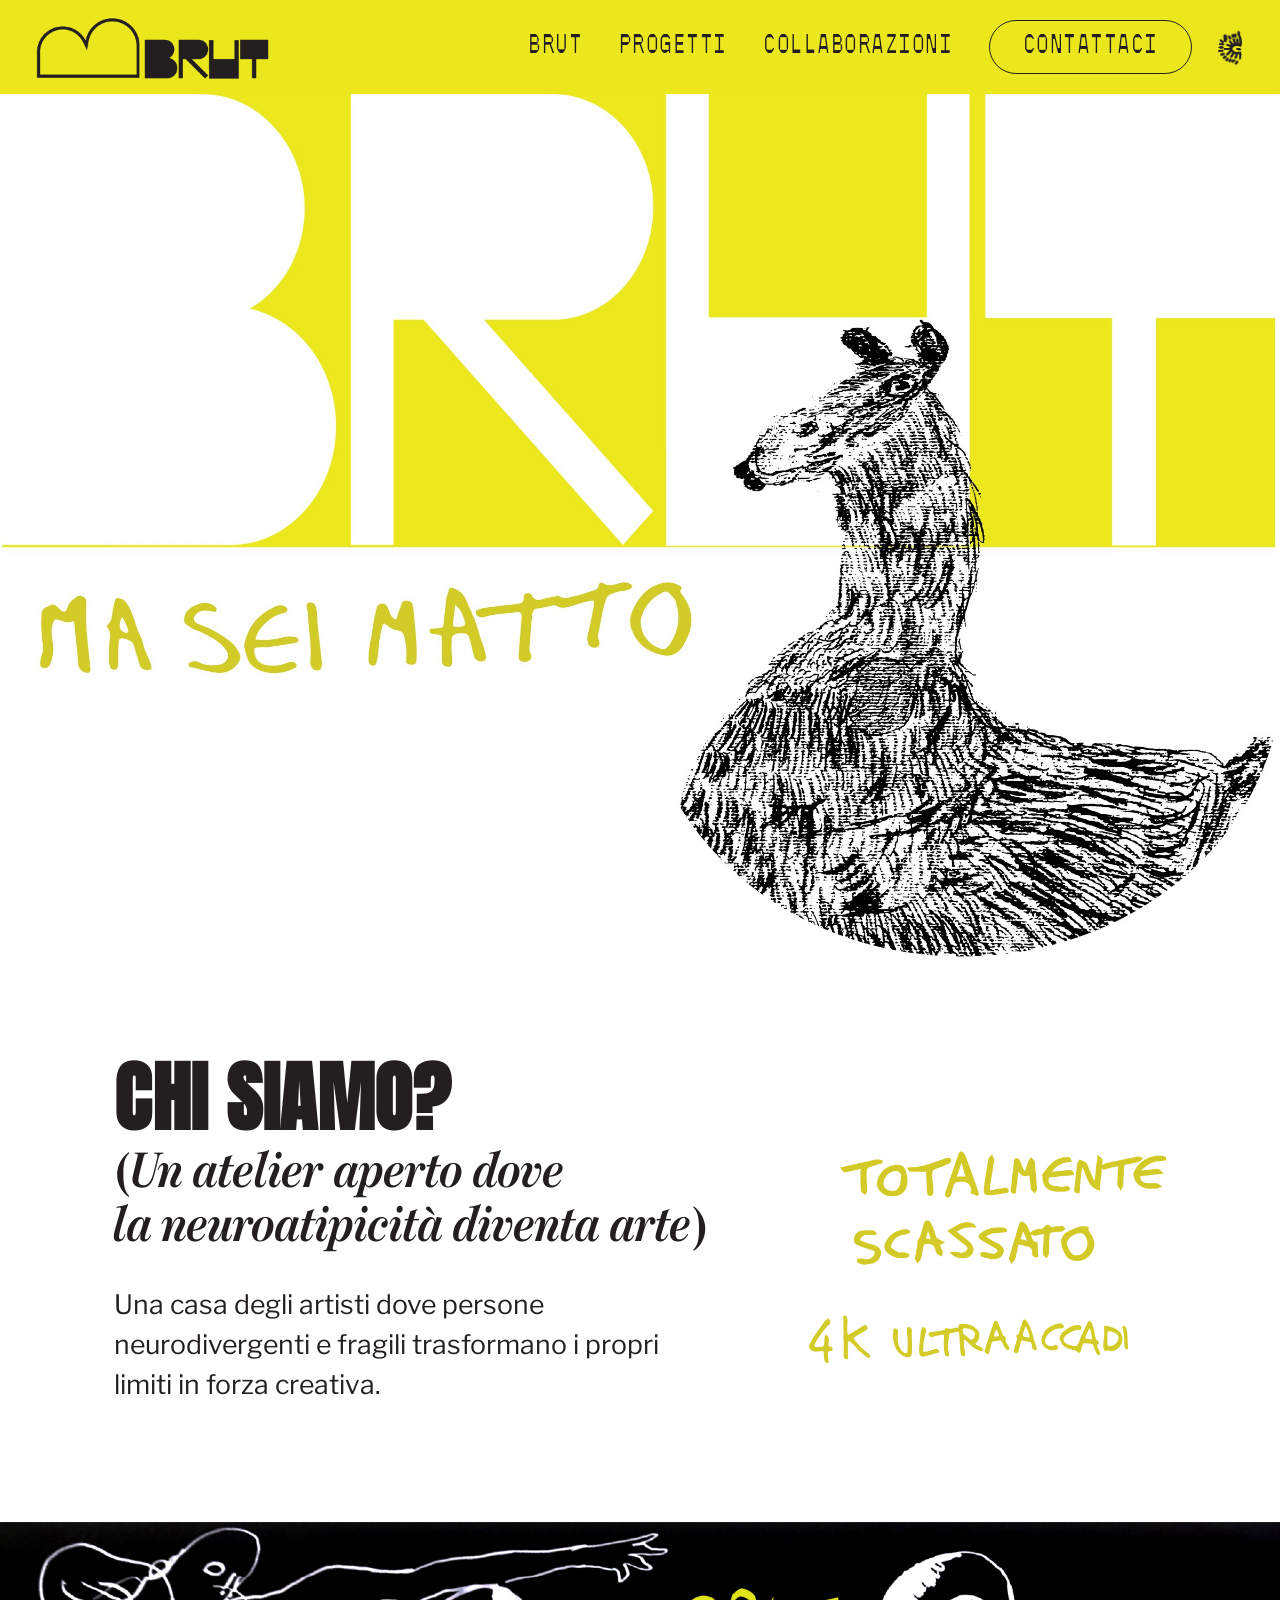
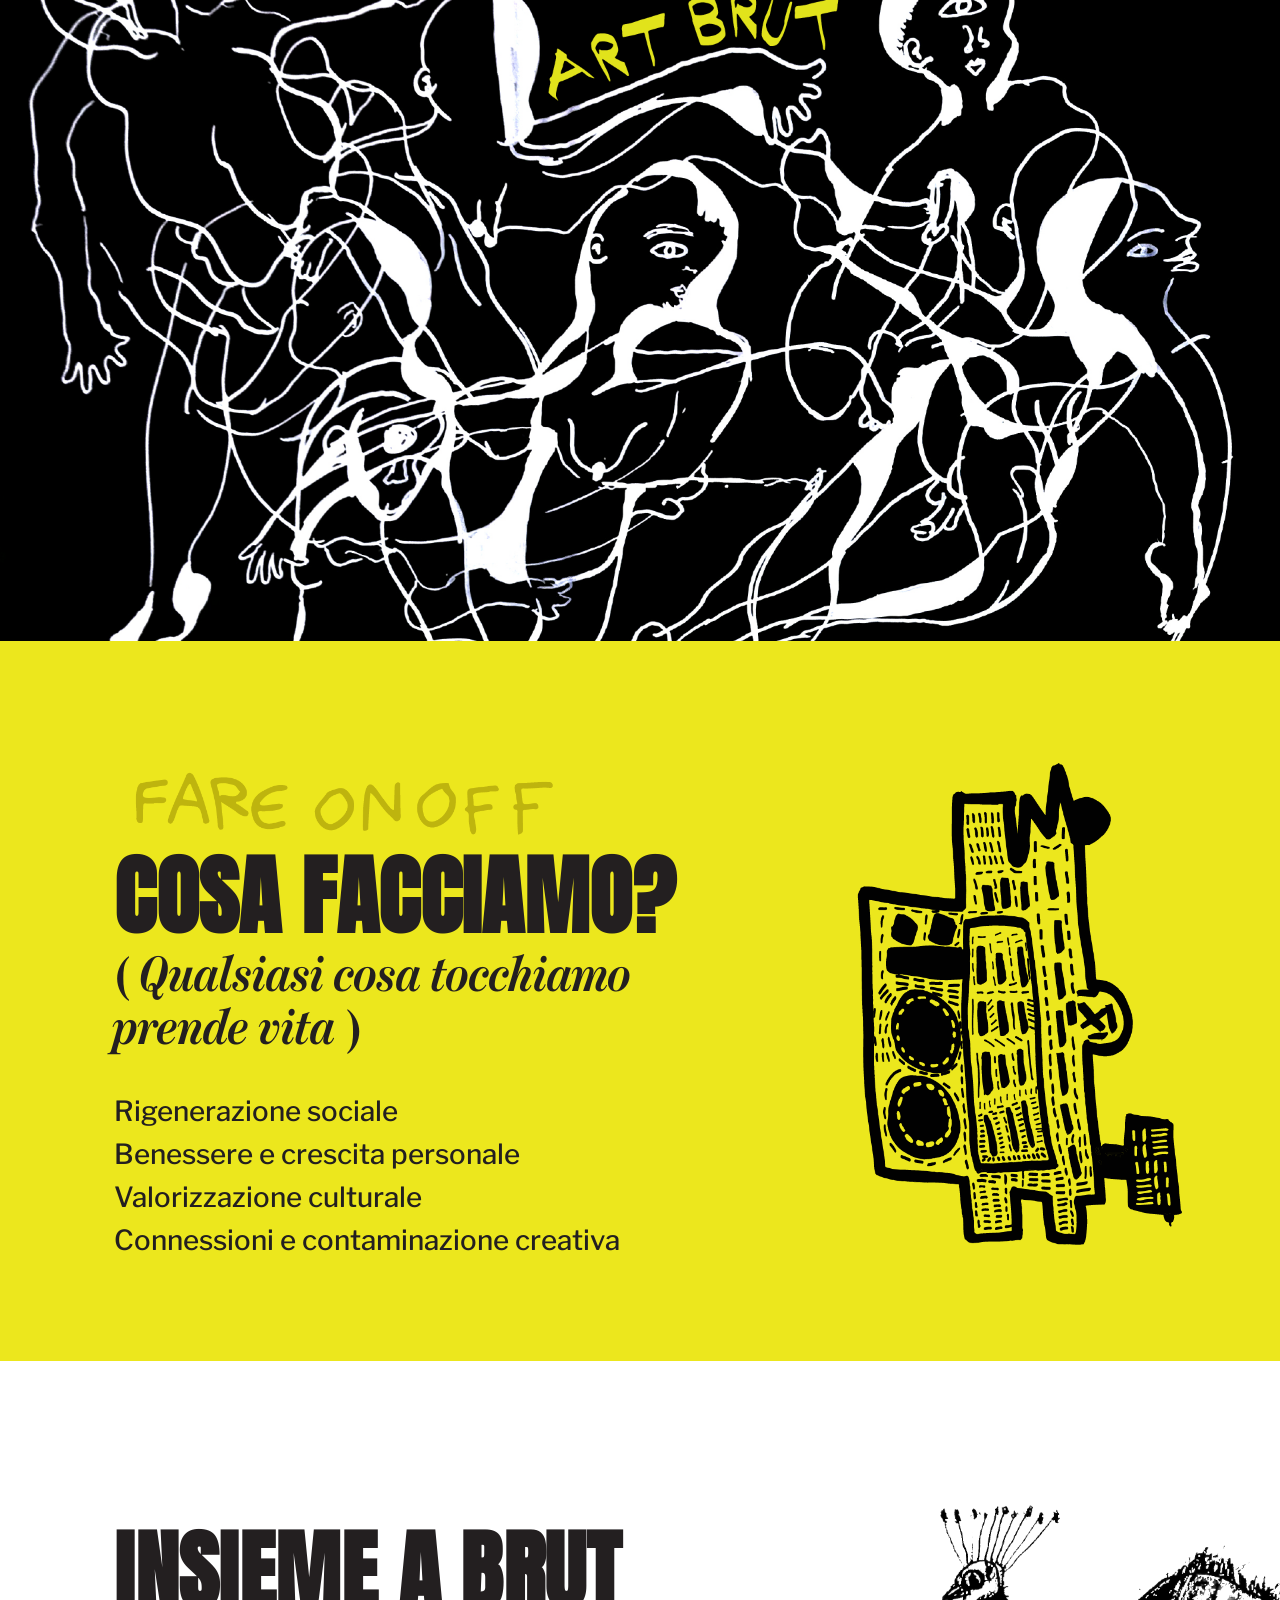
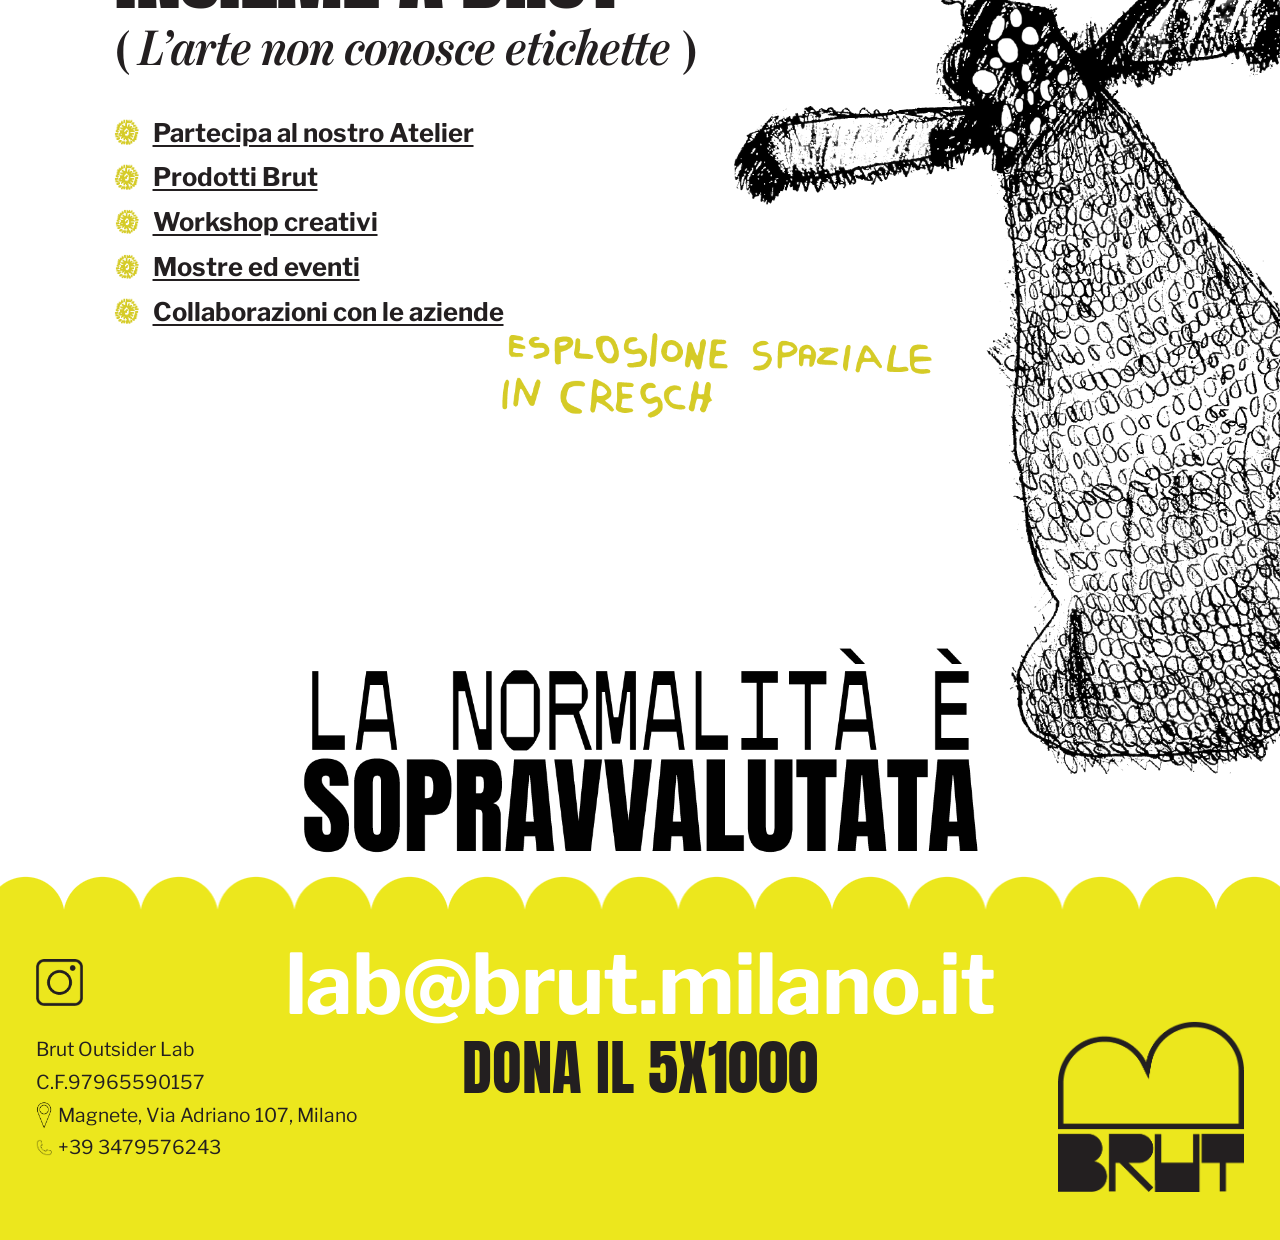
==== commit ded014a7: "New Atelier page, pixel-perfect against the client's mockup Linked from 'Partecipa al nostro Atelier" ====
--- a/index.html
+++ b/index.html
@@ -68,7 +68,7 @@
       <h2 class="heading">Insieme a BRUT</h2>
       <p class="subhead"><span class="paren">(</span> L’arte non conosce etichette <span class="paren">)</span></p>
       <ul class="linklist">
-        <li><span class="bullet"></span><a>Partecipa al nostro Atelier</a></li>
+        <li><span class="bullet"></span><a href="atelier">Partecipa al nostro Atelier</a></li>
         <li><span class="bullet"></span><a href="lavori">Prodotti Brut</a></li>
         <li><span class="bullet"></span><a>Workshop creativi</a></li>
         <li><span class="bullet"></span><a>Mostre ed eventi</a></li>
--- a/css/style.css
+++ b/css/style.css
@@ -27,7 +27,7 @@
 html{
   /* proporzionale tra ~1440 e 1920, poi bloccato: il design "congela" a 1920
      e su schermi più grandi resta crisp e centrato (vedi --page-max). */
-  font-size:clamp(12px, calc(100vw / 120), 16px);
+  font-size:clamp(8.6px, calc(100vw / 120), 16px);
   scroll-behavior:smooth;
   -webkit-text-size-adjust:100%;
   background:#fff;
@@ -104,6 +104,22 @@
 .note-totalmente{width:23.75rem;justify-self:end}
 
 body.page-home .cosa{background:var(--yellow)}
+
+/* ---------- Atelier ---------- */
+.atelier-hero img{width:98.6%;margin:2rem 0 0;margin-inline:0}
+.atelier-points{margin-top:1.4em}
+.atelier-points li{display:flex;gap:1.3rem;margin-bottom:1.5em;align-items:flex-start}
+.pt-flower{width:3.4rem;flex:0 0 auto;margin-top:.1rem}
+.atelier-points h3{font-family:var(--f-display);font-weight:400;color:#d8cf1f;font-size:2rem;line-height:1;text-transform:uppercase}
+.atelier-points p{margin-top:.4em;max-width:38rem}
+.atelier-cta{position:relative;text-align:center}
+.entra-btn{display:inline-block;position:relative}
+.entra-txt{position:absolute;inset:0;display:flex;align-items:center;justify-content:center;font-family:var(--f-head);font-weight:400;color:#fff;text-transform:uppercase;font-size:2.1rem;line-height:1;letter-spacing:.01em}
+.entra-btn img{width:55.2rem;max-width:80%}
+.cta-animal{position:absolute}
+.cta-animal--sx{left:0;top:4.4rem;width:29.2rem}
+.cta-animal--dx{right:-11rem;top:6rem;width:37rem}
+.tumtum{display:block;width:47.6rem;max-width:70%;margin:6.1rem auto 0;transform:translateX(-1.8rem)}
 
 /* ---------- black art band ---------- */
 .artband{background:var(--ink);line-height:0}
@@ -175,7 +191,7 @@
 
 /* ---------- Aziende lists ---------- */
 .note-maseimatto{width:18.75rem;margin:.4rem 0 1.1rem}
-.services-sec{padding-block:0 4rem;margin-top:-16.5rem}
+.services-sec{padding-block:0 4rem;margin-top:-11.5rem}
 .services-sec > .container{padding-inline:10.7rem 3.4rem}
 .services-list{font-family:var(--f-display);font-weight:400;color:#d8cf1f;font-size:8rem;line-height:1.1;white-space:nowrap}
 .services-list li{text-transform:uppercase}
@@ -310,6 +326,12 @@
   .claim__img,.claim--center .claim__img,body.page-lavori .claim--center .claim__img{width:100%}
   .vert-milano{display:none}
   .frag-margin{display:none}
+  .footer-center{position:static;left:auto;top:auto;transform:none}
+  .atelier-points p br{display:none}
+  .cta-animal{position:static;width:38%;display:inline-block;vertical-align:bottom;margin:0 2%}
+  .entra-btn img{max-width:92%}
+  .atelier-insieme__media{margin-left:0}
+  .atelier-insieme__media img{width:100%}
 }
 @media (max-width:560px){
   .heading{font-size:2.35rem}
@@ -365,8 +387,30 @@
   .insieme__media{margin-left:-1rem}
   .insieme__media .peacock{width:100%;margin-top:-2.5rem;margin-bottom:-14rem}
   .insieme__media .note-esplosione{position:absolute;left:45.4rem;top:35.4rem;width:43.3rem;margin:0;z-index:2}
-  body.page-home .claim--center{margin-top:-9.1rem;padding-bottom:0}
+  body.page-home .claim--center{margin-top:-9.1rem;padding-bottom:3.9rem}
   body.page-home .claim--center .claim__img{width:65.5rem}
+
+  /* ---- ATELIER (misure dal mockup cliente, scala 1920) ---- */
+  body.page-atelier .section > .container{padding-inline:10.1rem}
+  .atelier-hero img{margin-top:3.9rem}
+  body.page-atelier .atelier-intro{padding-block:2rem 5.8rem}
+  body.page-atelier .atelier-intro .heading{font-size:8.1rem}
+  body.page-atelier .atelier-intro .lead{font-size:2.5rem;line-height:1.22;max-width:84rem;margin-top:5.8rem}
+  body.page-atelier .atelier-insieme{padding-block:0}
+  body.page-atelier .atelier-insieme .split--center{grid-template-columns:39rem 1fr;gap:4.375rem;align-items:start}
+  .atelier-insieme__media{margin-left:-10.1rem}
+  .atelier-insieme__media img{width:53rem;max-width:none}
+  body.page-atelier .atelier-insieme .heading{font-size:8.15rem;white-space:nowrap;margin-top:3.6rem}
+  body.page-atelier .atelier-points{margin-top:7.75rem}
+  body.page-atelier .atelier-points h3{font-size:4.6rem}
+  body.page-atelier .atelier-points li{margin-bottom:3.9rem;gap:1.9rem}
+  body.page-atelier .atelier-points p{font-size:1.85rem;line-height:1.35;max-width:none;margin-left:2.6rem}
+  body.page-atelier .atelier-cta{padding-block:14.4rem 2.4rem;overflow-x:clip}
+  body.page-atelier .entra-btn img{max-width:none}
+  .entra-txt{font-size:6rem}
+  body.page-atelier .full-photo img{width:100%;max-width:none}
+  body.page-atelier .claim{padding-block:5rem 3.7rem}
+  body.page-atelier .claim--center .claim__img{width:65.5rem}
 
   /* ---- FOOTER (scala dal mockup) ---- */
   .site-footer{padding-block:4.5rem}
@@ -418,7 +462,7 @@
   body.page-lavori .section{padding-block:9rem}
   body.page-lavori .showcase{padding-top:1.5rem}
   body.page-lavori .claim--center .claim__img{width:68rem}
-  body.page-lavori .claim{padding-block:4rem 2rem}
+  body.page-lavori .claim{padding-block:4rem 4.4rem}
   body.page-lavori .falsificato-wrap{position:relative;z-index:2;margin-top:-3rem;margin-bottom:-2rem}
   body.page-lavori .falsificato-wrap .note-falsificato{width:67.5rem;margin-top:2rem}
 
@@ -427,9 +471,13 @@
   .perche .cta-line .link-u{font-size:3.6rem;font-family:Arial,Helvetica,sans-serif;font-weight:400;text-transform:none;letter-spacing:normal}
   .perche .cta-line .arrow{width:14rem}
   body.footer-light .services-list{line-height:1;font-size:8.9rem}
+  body.footer-light .perche{padding-top:5.7rem}
+  body.footer-light .perche .subhead{margin-bottom:.14em}
+  body.footer-light .perche .yellow-list{margin-top:.02em}
+  body.footer-light .perche .cta-line{margin-top:.1em}
   /* frammenti manoscritti che sbordano dal margine sinistro (dal mockup) */
   .frag-margin{position:absolute;left:0;display:block}
   .frag-to{top:38.25rem;width:6.55rem}
   .frag-c{top:9.2rem;width:2.4rem}
-  body.footer-light .bottom-yellow{padding-block:4.5rem 3rem}
-}
+  body.footer-light .bottom-yellow{padding-block:4.5rem 7.5rem}
+}
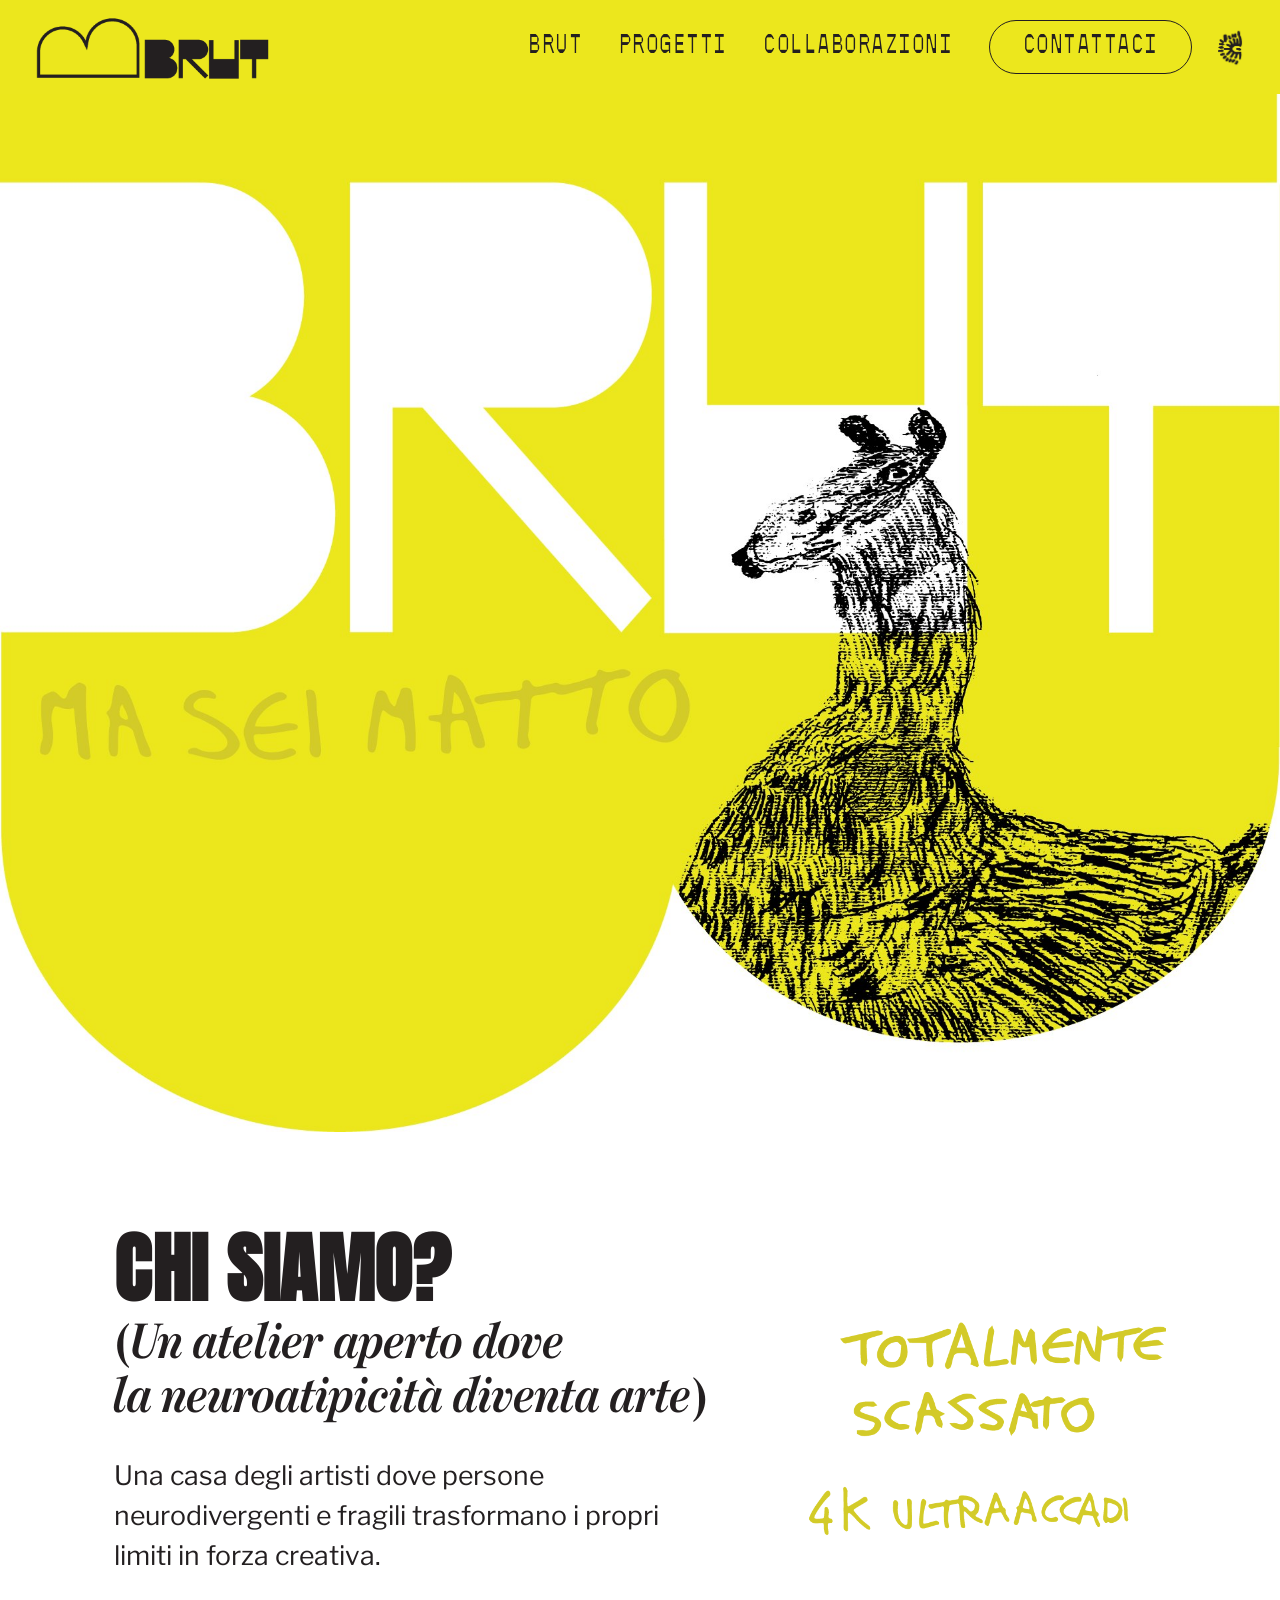
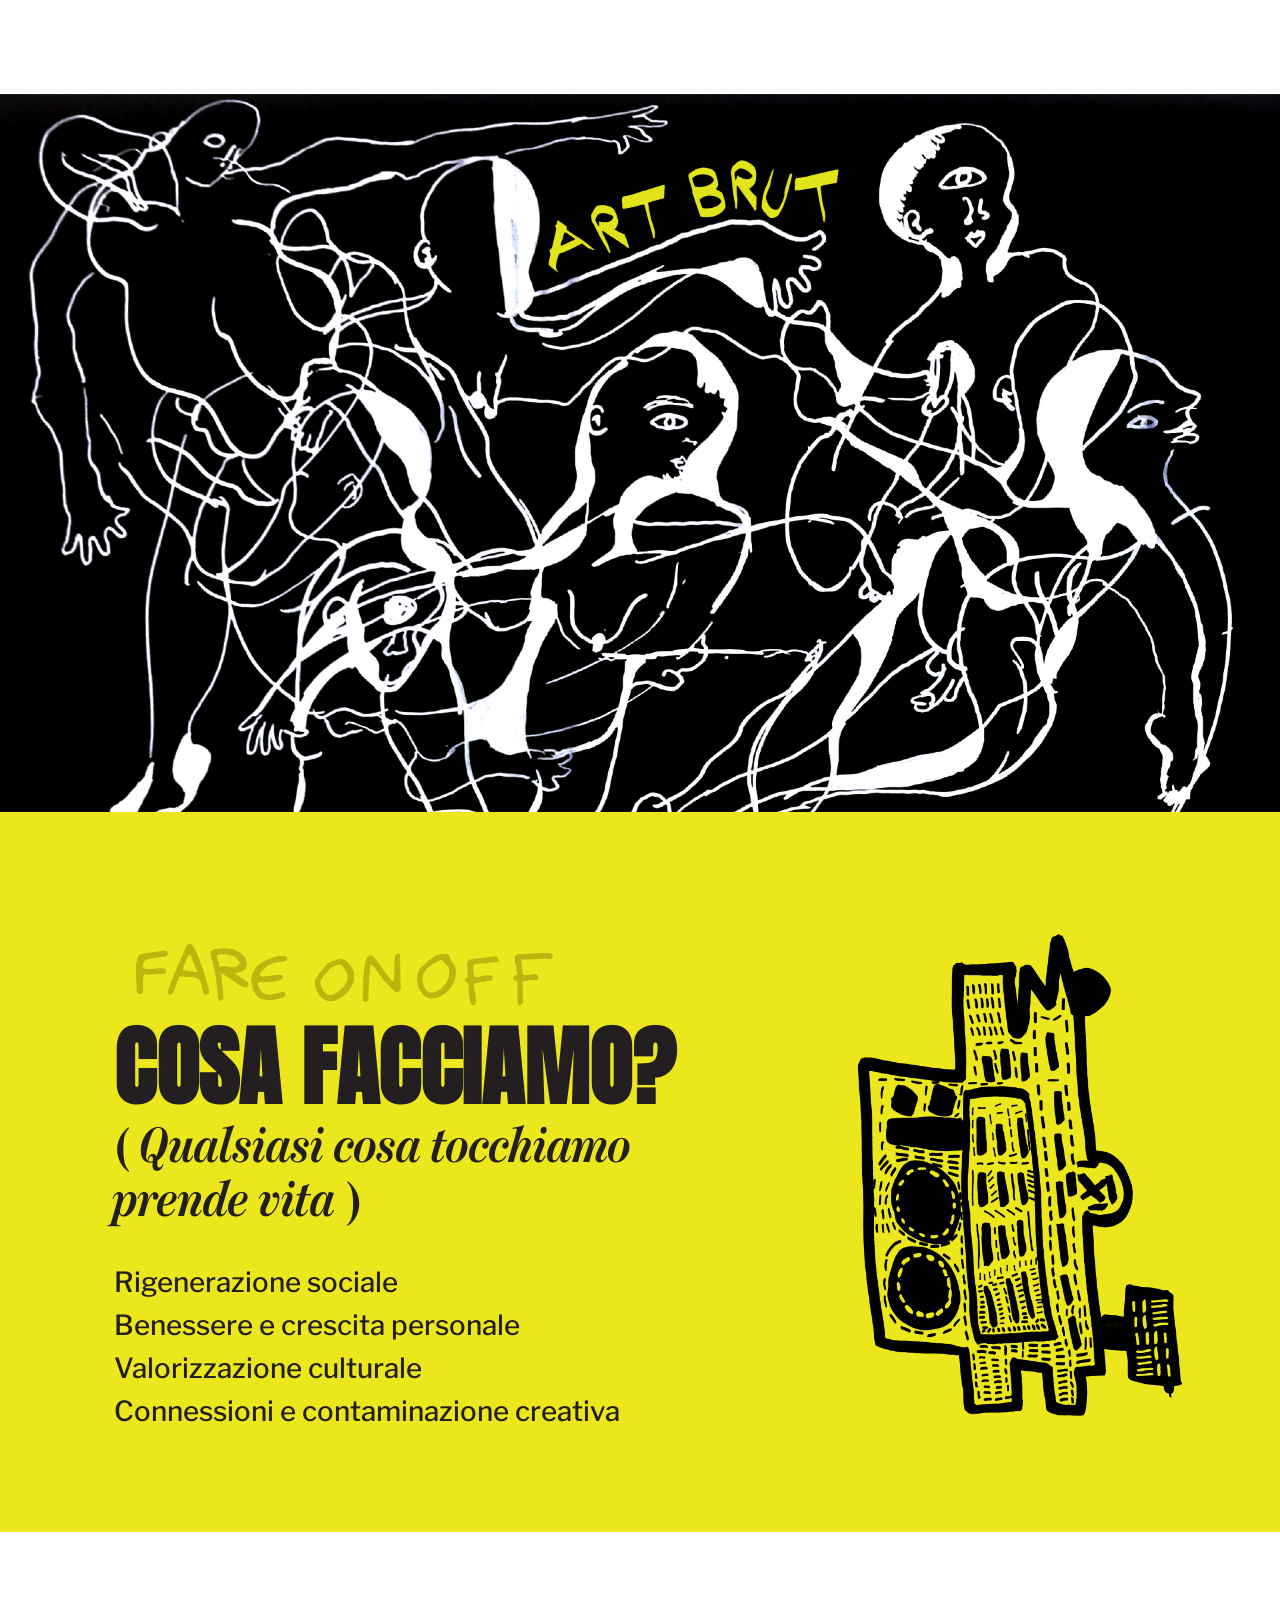
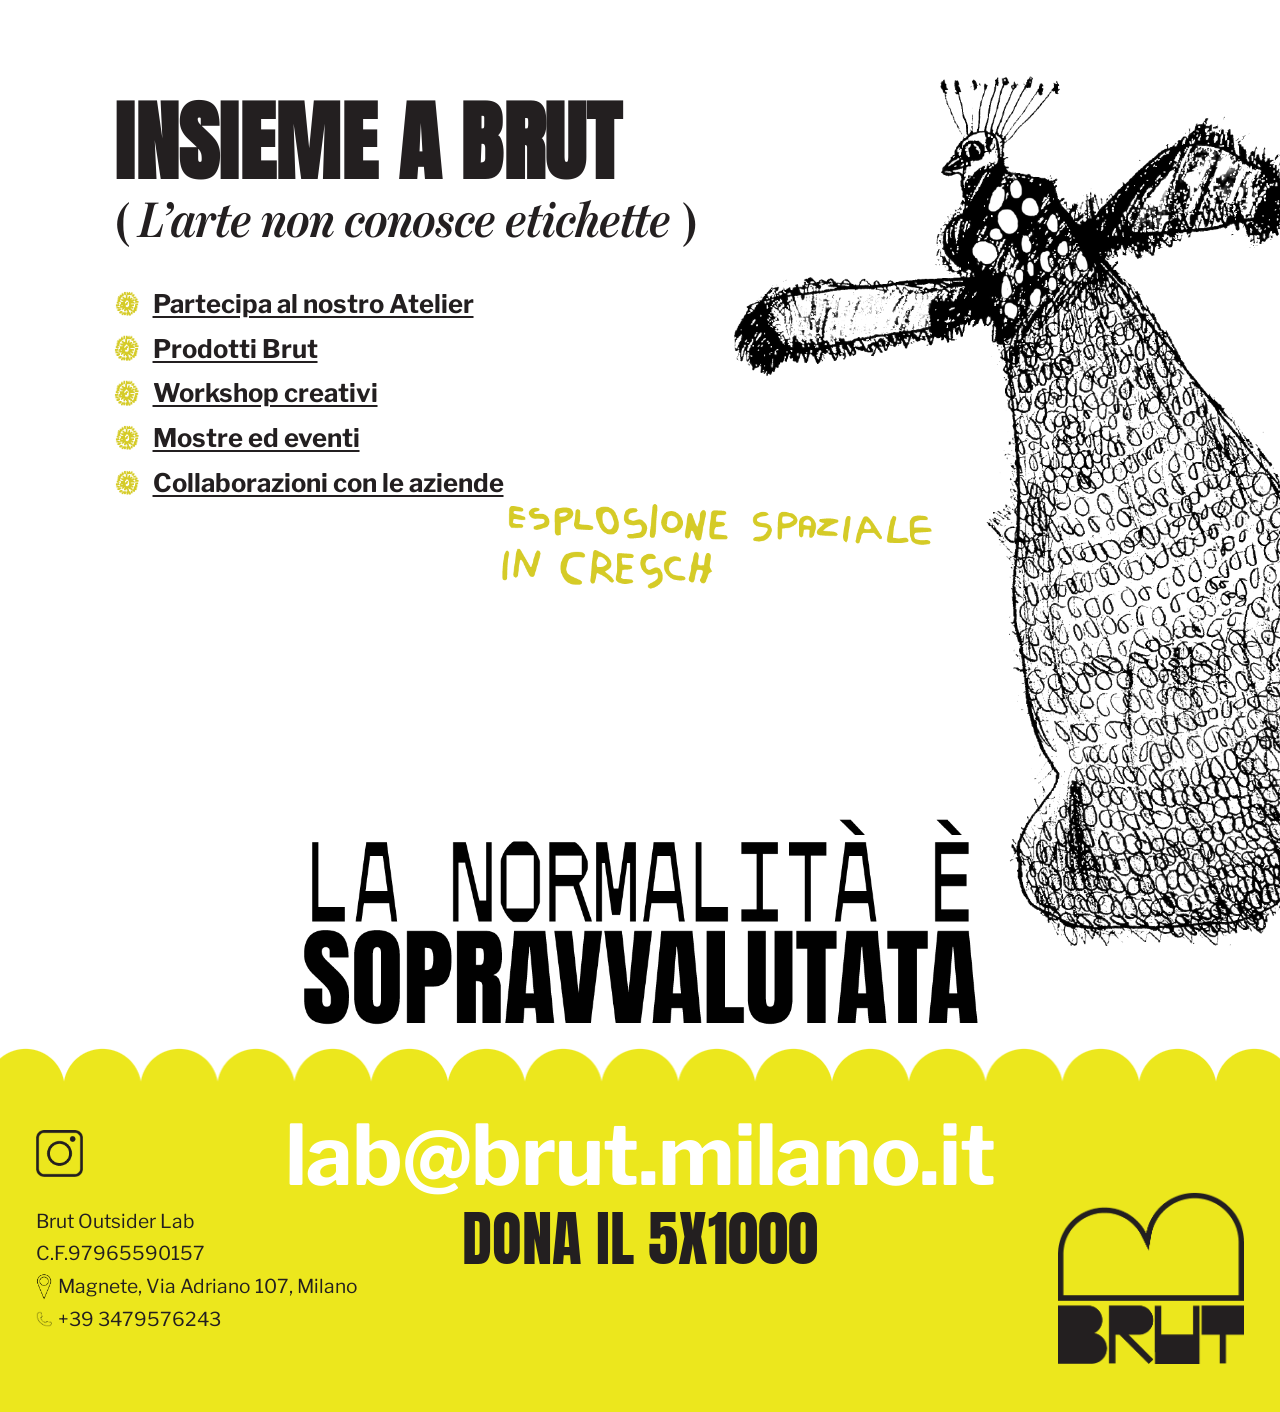
==== commit 3bd6ddf8: "New home hero (BRUT letters + duck) and mobile fixes from client screenshots - Home hero replaced wi" ====
--- a/index.html
+++ b/index.html
@@ -19,7 +19,7 @@
 <!-- ================= HERO ================= -->
 <section class="hero hero--home">
   <div class="hero__art">
-    <img src="assets/img/home_hero_v2.jpg" alt="BRUT — ma sei matto" fetchpriority="high">
+    <img src="assets/img/home_hero_v3.jpg" alt="BRUT — ma sei matto" fetchpriority="high">
   </div>
 </section>
 
@@ -47,7 +47,7 @@
     <div>
       <span class="eyebrow-hand"><img src="assets/img/HomePage__sito-20.png" alt="Fare on/off"></span>
       <h2 class="heading">Cosa facciamo?</h2>
-      <p class="subhead"><span class="paren">(</span> Qualsiasi cosa tocchiamo prende vita <span class="paren">)</span></p>
+      <p class="subhead"><span class="paren">(&nbsp;</span>Qualsiasi cosa tocchiamo prende&nbsp;vita<span class="paren">&nbsp;)</span></p>
       <ul class="list-plain">
         <li>Rigenerazione sociale</li>
         <li>Benessere e crescita personale</li>
@@ -66,7 +66,7 @@
   <div class="container split split--center">
     <div>
       <h2 class="heading">Insieme a BRUT</h2>
-      <p class="subhead"><span class="paren">(</span> L’arte non conosce etichette <span class="paren">)</span></p>
+      <p class="subhead"><span class="paren">(&nbsp;</span>L’arte non conosce etichette<span class="paren">&nbsp;)</span></p>
       <ul class="linklist">
         <li><span class="bullet"></span><a href="atelier">Partecipa al nostro Atelier</a></li>
         <li><span class="bullet"></span><a href="lavori">Prodotti Brut</a></li>
--- a/css/style.css
+++ b/css/style.css
@@ -75,7 +75,7 @@
 .mobile-nav a{font-family:var(--f-nav);font-weight:400;text-transform:uppercase;font-size:1.5rem;padding:.5rem 0;border-bottom:1px solid rgba(236,231,29,.25)}
 
 /* ---------- Hero (composed image) ---------- */
-.hero--home{background:var(--yellow)}
+.hero--home{background:#fff}
 .hero--aziende{background:linear-gradient(to bottom,var(--yellow) 0 58%,#fff 58% 100%)}
 .hero__art img{width:100%;max-width:var(--page-max);margin-inline:auto;display:block}
 .hero-banner img{width:100%;max-width:var(--page-max);margin-inline:auto;display:block}
@@ -328,6 +328,14 @@
   .frag-margin{display:none}
   .footer-center{position:static;left:auto;top:auto;transform:none}
   .atelier-points p br{display:none}
+  /* fix mobile da screenshot cliente */
+  .insieme .split--center{grid-template-columns:1fr}
+  .services-sec{margin-top:0}
+  body.footer-light .bottom-yellow{padding-block:2.5rem 9rem}
+  .bottom-claim{margin:3rem auto 0}
+  .perche .cta-line .arrow{display:none}
+  .tumtum{transform:none;margin:2rem auto 0}
+  .atelier-cta{padding-block:1.5rem 2rem}
   .cta-animal{position:static;width:38%;display:inline-block;vertical-align:bottom;margin:0 2%}
   .entra-btn img{max-width:92%}
   .atelier-insieme__media{margin-left:0}
